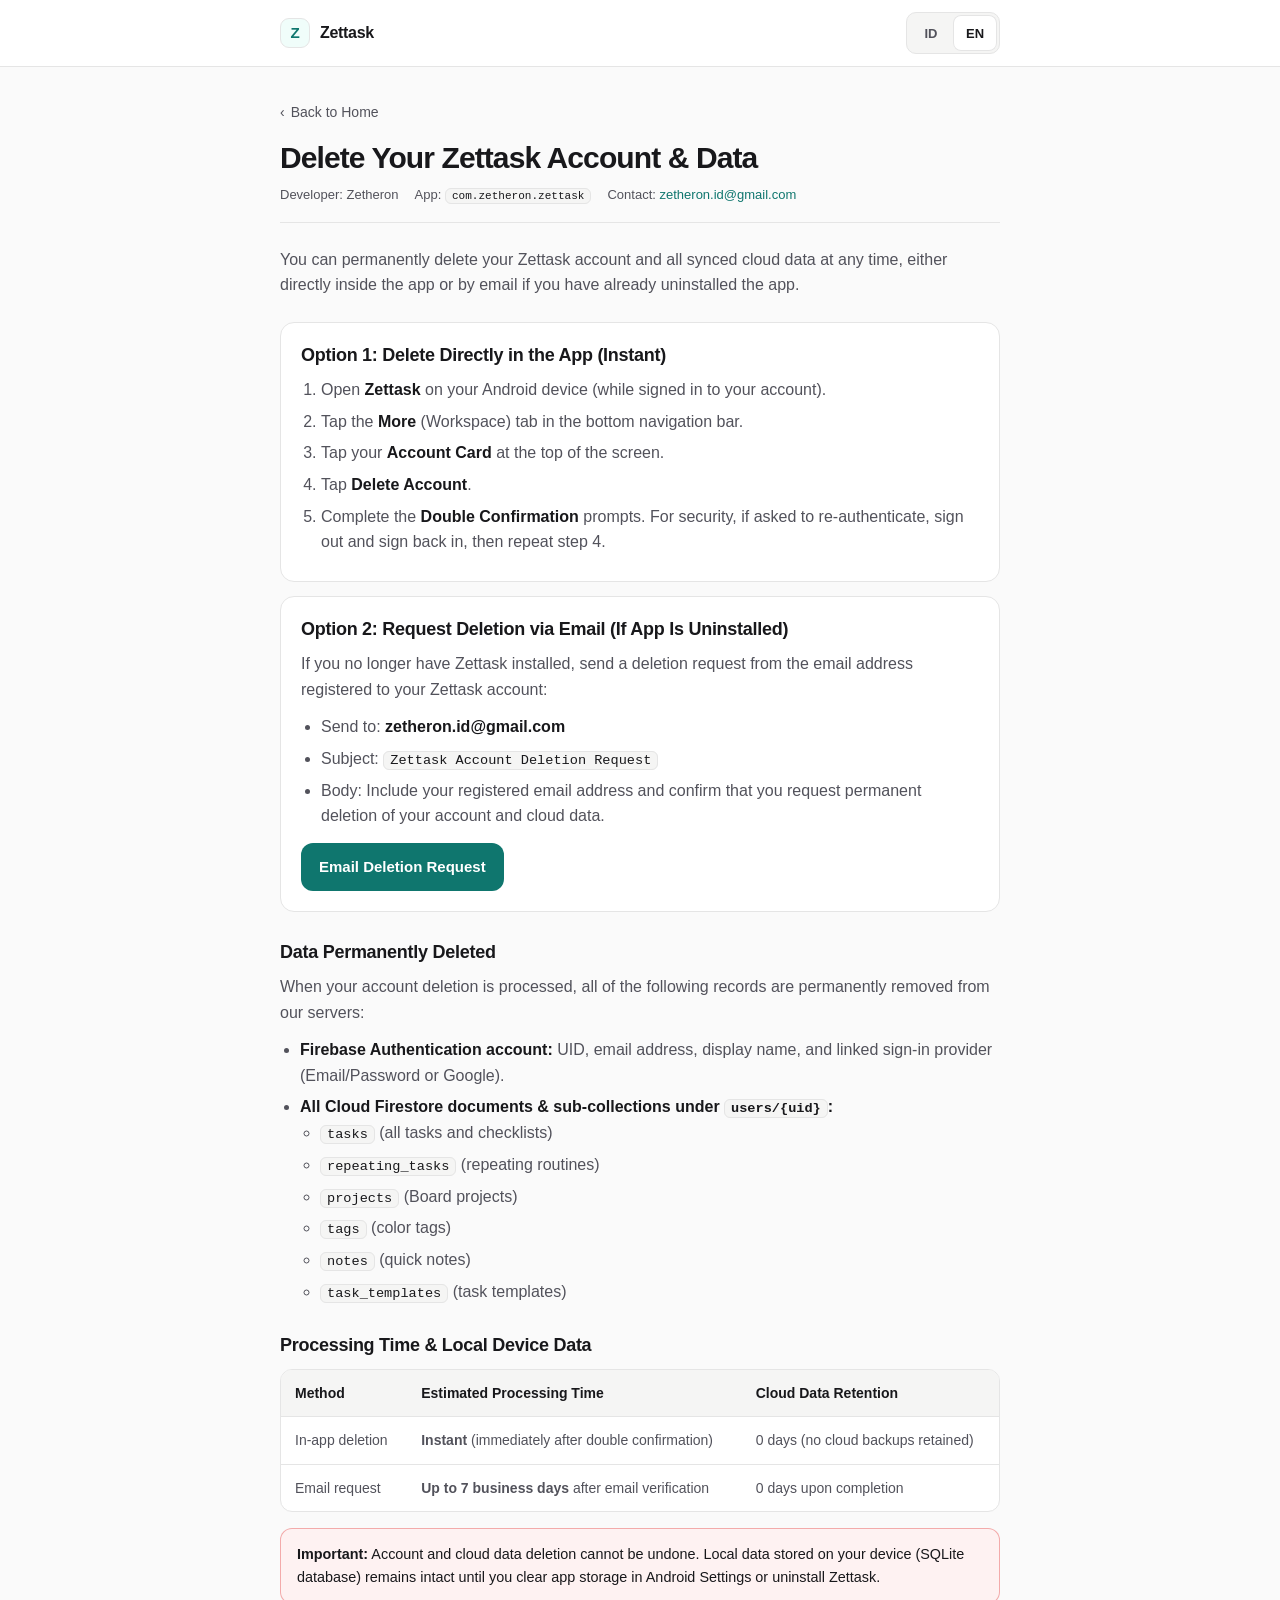
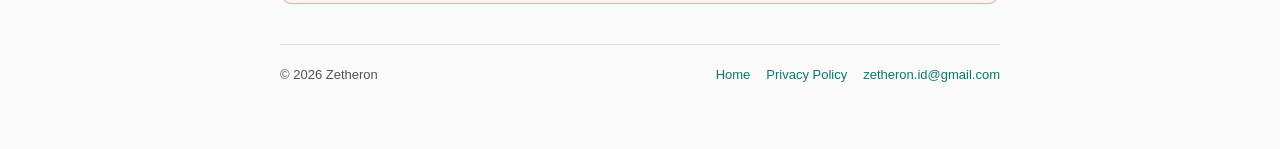
==== docs/delete-account.html @ 87b90f9f "Release v1.0 Zettask" ====
<!DOCTYPE html>
<html lang="id" data-active-lang="id">
<head>
  <meta charset="UTF-8" />
  <meta name="viewport" content="width=device-width, initial-scale=1.0" />
  <title>Hapus Akun &amp; Data — Zettask</title>
  <meta name="description" content="Official guide to permanently delete your Zettask account and all associated cloud data." />
  <link rel="stylesheet" href="./styles.css" />
</head>
<body>
  <header class="site-header">
    <div class="header-inner">
      <a class="brand" href="./index.html">
        <span class="brand-mark" aria-hidden="true">Z</span>
        <span>Zettask</span>
      </a>
      <div class="header-actions">
        <div class="lang-toggle" role="group" aria-label="Language">
          <button type="button" class="lang-btn" data-set-lang="id" aria-pressed="true">ID</button>
          <button type="button" class="lang-btn" data-set-lang="en" aria-pressed="false">EN</button>
        </div>
      </div>
    </div>
  </header>

  <main class="container">
    <a class="breadcrumb" href="./index.html">
      &lsaquo; <span data-lang="id">Kembali ke Beranda</span><span data-lang="en">Back to Home</span>
    </a>

    <!-- INDONESIAN -->
    <article data-lang="id">
      <h1>Hapus Akun &amp; Data Zettask</h1>
      <div class="meta-row">
        <span>Pengembang: Zetheron</span>
        <span>Aplikasi: <code>com.zetheron.zettask</code></span>
        <span>Kontak: <a href="mailto:zetheron.id@gmail.com">zetheron.id@gmail.com</a></span>
      </div>

      <p class="lead">
        Anda dapat menghapus akun Zettask beserta seluruh data cloud secara permanen kapan saja, baik langsung dari dalam aplikasi maupun melalui email jika aplikasi sudah dicopot.
      </p>

      <div class="card">
        <h2 style="margin-top: 0;">Opsi 1: Hapus Langsung dari Aplikasi (Instan)</h2>
        <ol style="margin-bottom: 0;">
          <li>Buka aplikasi <strong>Zettask</strong> di perangkat Android Anda (pastikan Anda dalam keadaan masuk ke akun).</li>
          <li>Ketuk tab <strong>More</strong> (Workspace) di bilah navigasi bawah.</li>
          <li>Ketuk <strong>Kartu Akun</strong> di bagian paling atas.</li>
          <li>Ketuk tombol <strong>Hapus Akun</strong>.</li>
          <li>Selesaikan <strong>Konfirmasi Ganda</strong> yang muncul di layar. Jika diminta demi keamanan, keluar lalu masuk kembali terlebih dahulu sebelum mengonfirmasi.</li>
        </ol>
      </div>

      <div class="card">
        <h2 style="margin-top: 0;">Opsi 2: Permintaan Hapus Akun via Email (Jika Aplikasi Sudah Dicopot)</h2>
        <p>
          Jika Anda tidak lagi memasang Zettask di perangkat Anda, kirim permintaan penghapusan akun dari alamat email yang terdaftar pada akun Zettask Anda:
        </p>
        <ul>
          <li>Kirim ke: <a href="mailto:zetheron.id@gmail.com?subject=Permintaan%20Hapus%20Akun%20Zettask"><strong>zetheron.id@gmail.com</strong></a></li>
          <li>Subjek: <code>Permintaan Hapus Akun Zettask</code></li>
          <li>Isi pesan: Cantumkan alamat email akun Zettask Anda dan nyatakan bahwa Anda meminta penghapusan akun serta seluruh data cloud secara permanen.</li>
        </ul>
        <a class="cta-button" href="mailto:zetheron.id@gmail.com?subject=Permintaan%20Hapus%20Akun%20Zettask">Kirim Email Permintaan Hapus Akun</a>
      </div>

      <h2>Data yang Dihapus Secara Permanen</h2>
      <p>Saat penghapusan akun diproses, seluruh data berikut dihapus secara permanen dari server kami:</p>
      <ul>
        <li><strong>Akun Firebase Authentication:</strong> UID, alamat email, nama tampilan, dan tautan metode login (Email/Password atau Google).</li>
        <li><strong>Seluruh dokumen &amp; sub-koleksi Cloud Firestore pada <code>users/{uid}</code>:</strong>
          <ul>
            <li><code>tasks</code> (seluruh tugas dan sub-tugas)</li>
            <li><code>repeating_tasks</code> (aturan tugas berulang)</li>
            <li><code>projects</code> (proyek di Board)</li>
            <li><code>tags</code> (tag warna)</li>
            <li><code>notes</code> (catatan cepat)</li>
            <li><code>task_templates</code> (template tugas)</li>
          </ul>
        </li>
      </ul>

      <h2>Estimasi Waktu Proses &amp; Data Lokal</h2>
      <div class="table-wrap">
        <table>
          <thead>
            <tr>
              <th>Metode</th>
              <th>Estimasi Waktu</th>
              <th>Retensi Data Cloud</th>
            </tr>
          </thead>
          <tbody>
            <tr>
              <td>Hapus di dalam aplikasi</td>
              <td><strong>Instan</strong> (segera setelah konfirmasi ganda)</td>
              <td>0 hari (tidak ada cadangan tersisa)</td>
            </tr>
            <tr>
              <td>Permintaan via email</td>
              <td><strong>Maksimal 7 hari kerja</strong> setelah verifikasi email</td>
              <td>0 hari setelah proses selesai</td>
            </tr>
          </tbody>
        </table>
      </div>

      <div class="notice notice-danger">
        <strong>Catatan Penting:</strong> Penghapusan akun dan data cloud tidak dapat dibatalkan. Data lokal di perangkat Anda (database SQLite) tetap aman hingga Anda menghapus data aplikasi di Pengaturan Android atau mencopot aplikasi Zettask.
      </div>
    </article>

    <!-- ENGLISH -->
    <article data-lang="en">
      <h1>Delete Your Zettask Account &amp; Data</h1>
      <div class="meta-row">
        <span>Developer: Zetheron</span>
        <span>App: <code>com.zetheron.zettask</code></span>
        <span>Contact: <a href="mailto:zetheron.id@gmail.com">zetheron.id@gmail.com</a></span>
      </div>

      <p class="lead">
        You can permanently delete your Zettask account and all synced cloud data at any time, either directly inside the app or by email if you have already uninstalled the app.
      </p>

      <div class="card">
        <h2 style="margin-top: 0;">Option 1: Delete Directly in the App (Instant)</h2>
        <ol style="margin-bottom: 0;">
          <li>Open <strong>Zettask</strong> on your Android device (while signed in to your account).</li>
          <li>Tap the <strong>More</strong> (Workspace) tab in the bottom navigation bar.</li>
          <li>Tap your <strong>Account Card</strong> at the top of the screen.</li>
          <li>Tap <strong>Delete Account</strong>.</li>
          <li>Complete the <strong>Double Confirmation</strong> prompts. For security, if asked to re-authenticate, sign out and sign back in, then repeat step 4.</li>
        </ol>
      </div>

      <div class="card">
        <h2 style="margin-top: 0;">Option 2: Request Deletion via Email (If App Is Uninstalled)</h2>
        <p>
          If you no longer have Zettask installed, send a deletion request from the email address registered to your Zettask account:
        </p>
        <ul>
          <li>Send to: <a href="mailto:zetheron.id@gmail.com?subject=Zettask%20Account%20Deletion%20Request"><strong>zetheron.id@gmail.com</strong></a></li>
          <li>Subject: <code>Zettask Account Deletion Request</code></li>
          <li>Body: Include your registered email address and confirm that you request permanent deletion of your account and cloud data.</li>
        </ul>
        <a class="cta-button" href="mailto:zetheron.id@gmail.com?subject=Zettask%20Account%20Deletion%20Request">Email Deletion Request</a>
      </div>

      <h2>Data Permanently Deleted</h2>
      <p>When your account deletion is processed, all of the following records are permanently removed from our servers:</p>
      <ul>
        <li><strong>Firebase Authentication account:</strong> UID, email address, display name, and linked sign-in provider (Email/Password or Google).</li>
        <li><strong>All Cloud Firestore documents &amp; sub-collections under <code>users/{uid}</code>:</strong>
          <ul>
            <li><code>tasks</code> (all tasks and checklists)</li>
            <li><code>repeating_tasks</code> (repeating routines)</li>
            <li><code>projects</code> (Board projects)</li>
            <li><code>tags</code> (color tags)</li>
            <li><code>notes</code> (quick notes)</li>
            <li><code>task_templates</code> (task templates)</li>
          </ul>
        </li>
      </ul>

      <h2>Processing Time &amp; Local Device Data</h2>
      <div class="table-wrap">
        <table>
          <thead>
            <tr>
              <th>Method</th>
              <th>Estimated Processing Time</th>
              <th>Cloud Data Retention</th>
            </tr>
          </thead>
          <tbody>
            <tr>
              <td>In-app deletion</td>
              <td><strong>Instant</strong> (immediately after double confirmation)</td>
              <td>0 days (no cloud backups retained)</td>
            </tr>
            <tr>
              <td>Email request</td>
              <td><strong>Up to 7 business days</strong> after email verification</td>
              <td>0 days upon completion</td>
            </tr>
          </tbody>
        </table>
      </div>

      <div class="notice notice-danger">
        <strong>Important:</strong> Account and cloud data deletion cannot be undone. Local data stored on your device (SQLite database) remains intact until you clear app storage in Android Settings or uninstall Zettask.
      </div>
    </article>

    <footer class="site-footer">
      <span>&copy; 2026 Zetheron</span>
      <div class="footer-links">
        <a href="./index.html"><span data-lang="id">Beranda</span><span data-lang="en">Home</span></a>
        <a href="./privacy-policy.html"><span data-lang="id">Kebijakan Privasi</span><span data-lang="en">Privacy Policy</span></a>
        <a href="mailto:zetheron.id@gmail.com">zetheron.id@gmail.com</a>
      </div>
    </footer>
  </main>

  <script>
    (function () {
      var params = new URLSearchParams(window.location.search);
      var fromQuery = params.get('lang');
      var saved = null;
      try { saved = localStorage.getItem('zettask_docs_lang'); } catch (_) {}
      var browserIsEn = (navigator.language || '').toLowerCase().startsWith('en');
      var initial = (fromQuery === 'en' || fromQuery === 'id')
        ? fromQuery
        : (saved === 'en' || saved === 'id' ? saved : (browserIsEn ? 'en' : 'id'));

      function applyLang(lang) {
        document.documentElement.setAttribute('data-active-lang', lang);
        document.documentElement.setAttribute('lang', lang);
        document.title = lang === 'en' ? 'Delete Account & Data — Zettask' : 'Hapus Akun & Data — Zettask';
        document.querySelectorAll('[data-set-lang]').forEach(function (btn) {
          btn.setAttribute('aria-pressed', btn.getAttribute('data-set-lang') === lang ? 'true' : 'false');
        });
        try { localStorage.setItem('zettask_docs_lang', lang); } catch (_) {}
      }

      document.querySelectorAll('[data-set-lang]').forEach(function (btn) {
        btn.addEventListener('click', function () {
          applyLang(btn.getAttribute('data-set-lang'));
        });
      });

      applyLang(initial);
    })();
  </script>
</body>
</html>
---- docs/styles.css ----
:root {
  --bg: #FAFAFA;
  --surface: #FFFFFF;
  --surface-muted: #F5F5F4;
  --border: #E5E5E5;
  --text: #18181B;
  --text-secondary: #52525B;
  --accent: #0F766E;
  --accent-soft: #F0FDFA;
  --danger: #DC2626;
  --danger-soft: #FEF2F2;
  --radius: 14px;
}

@media (prefers-color-scheme: dark) {
  :root {
    --bg: #0A0A0A;
    --surface: #121212;
    --surface-muted: #18181B;
    --border: #27272A;
    --text: #FAFAFA;
    --text-secondary: #A1A1AA;
    --accent: #2DD4BF;
    --accent-soft: #042F2E;
    --danger: #F87171;
    --danger-soft: #2A1215;
  }
}

* {
  box-sizing: border-box;
}

html {
  font-size: 16px;
  -webkit-font-smoothing: antialiased;
}

body {
  margin: 0;
  background-color: var(--bg);
  color: var(--text);
  font-family: -apple-system, BlinkMacSystemFont, "Segoe UI", Roboto, "Helvetica Neue", Arial, sans-serif;
  line-height: 1.6;
}

a {
  color: var(--accent);
  text-decoration: none;
}

a:hover {
  text-decoration: underline;
}

.site-header {
  border-bottom: 1px solid var(--border);
  background-color: var(--surface);
  position: sticky;
  top: 0;
  z-index: 10;
}

.header-inner {
  max-width: 760px;
  margin: 0 auto;
  padding: 12px 20px;
  display: flex;
  align-items: center;
  justify-content: space-between;
  gap: 12px;
}

.brand {
  display: inline-flex;
  align-items: center;
  gap: 10px;
  color: var(--text);
  font-weight: 700;
  font-size: 1rem;
  letter-spacing: -0.02em;
}

.brand:hover {
  text-decoration: none;
}

.brand-mark {
  width: 30px;
  height: 30px;
  border-radius: 9px;
  background-color: var(--accent-soft);
  border: 1px solid var(--border);
  display: inline-flex;
  align-items: center;
  justify-content: center;
  color: var(--accent);
  font-weight: 800;
  font-size: 0.95rem;
}

.header-actions {
  display: flex;
  align-items: center;
  gap: 8px;
}

.lang-toggle {
  display: inline-flex;
  background-color: var(--surface-muted);
  border: 1px solid var(--border);
  border-radius: 10px;
  padding: 2px;
}

.lang-btn {
  min-width: 44px;
  min-height: 36px;
  border: 0;
  background: transparent;
  color: var(--text-secondary);
  font-size: 0.8125rem;
  font-weight: 600;
  border-radius: 8px;
  cursor: pointer;
  padding: 0 10px;
  transition: background-color 140ms ease, color 140ms ease;
}

.lang-btn[aria-pressed="true"] {
  background-color: var(--surface);
  color: var(--text);
  box-shadow: inset 0 0 0 1px var(--border);
}

.container {
  max-width: 760px;
  margin: 0 auto;
  padding: 32px 20px 64px;
}

.breadcrumb {
  display: inline-flex;
  align-items: center;
  gap: 6px;
  font-size: 0.875rem;
  color: var(--text-secondary);
  margin-bottom: 16px;
}

h1 {
  margin: 0 0 8px;
  font-size: 1.875rem;
  line-height: 1.25;
  letter-spacing: -0.03em;
  font-weight: 700;
}

h2 {
  margin: 28px 0 10px;
  font-size: 1.125rem;
  line-height: 1.35;
  letter-spacing: -0.015em;
  font-weight: 700;
}

p {
  margin: 0 0 12px;
  color: var(--text-secondary);
}

.lead {
  font-size: 1rem;
  color: var(--text-secondary);
  margin-bottom: 24px;
}

.meta-row {
  display: flex;
  flex-wrap: wrap;
  gap: 8px 16px;
  font-size: 0.8125rem;
  color: var(--text-secondary);
  margin-bottom: 24px;
  padding-bottom: 16px;
  border-bottom: 1px solid var(--border);
}

.card {
  background-color: var(--surface);
  border: 1px solid var(--border);
  border-radius: var(--radius);
  padding: 20px;
  margin-bottom: 14px;
}

.card-link {
  display: flex;
  align-items: center;
  justify-content: space-between;
  gap: 16px;
  min-height: 68px;
  background-color: var(--surface);
  border: 1px solid var(--border);
  border-radius: var(--radius);
  padding: 16px 20px;
  margin-bottom: 12px;
  color: var(--text);
  transition: border-color 140ms ease, background-color 140ms ease;
}

.card-link:hover {
  text-decoration: none;
  border-color: var(--accent);
}

.card-link-title {
  font-weight: 700;
  font-size: 1rem;
  margin-bottom: 2px;
}

.card-link-desc {
  font-size: 0.875rem;
  color: var(--text-secondary);
}

.chevron {
  color: var(--text-secondary);
  font-size: 1.25rem;
  flex-shrink: 0;
}

.notice {
  background-color: var(--surface-muted);
  border: 1px solid var(--border);
  border-radius: 12px;
  padding: 14px 16px;
  margin: 16px 0;
  font-size: 0.9rem;
  color: var(--text);
}

.notice-danger {
  background-color: var(--danger-soft);
  border-color: color-mix(in srgb, var(--danger) 35%, transparent);
}

ul,
ol {
  margin: 0 0 14px;
  padding-left: 20px;
  color: var(--text-secondary);
}

li {
  margin-bottom: 6px;
}

li strong,
p strong {
  color: var(--text);
}

code {
  font-family: ui-monospace, SFMono-Regular, Menlo, Monaco, Consolas, monospace;
  font-size: 0.85em;
  background-color: var(--surface-muted);
  border: 1px solid var(--border);
  padding: 1px 6px;
  border-radius: 6px;
  color: var(--text);
}

.table-wrap {
  overflow-x: auto;
  margin: 12px 0 16px;
  border: 1px solid var(--border);
  border-radius: 12px;
  background-color: var(--surface);
}

table {
  width: 100%;
  border-collapse: collapse;
  font-size: 0.875rem;
}

th,
td {
  text-align: left;
  padding: 12px 14px;
  border-bottom: 1px solid var(--border);
  vertical-align: top;
}

tr:last-child td {
  border-bottom: 0;
}

th {
  background-color: var(--surface-muted);
  color: var(--text);
  font-weight: 600;
}

td {
  color: var(--text-secondary);
}

.cta-button {
  display: inline-flex;
  align-items: center;
  justify-content: center;
  min-height: 48px;
  padding: 0 18px;
  border-radius: 12px;
  background-color: var(--accent);
  color: #FFFFFF;
  font-weight: 600;
  font-size: 0.9375rem;
}

@media (prefers-color-scheme: dark) {
  .cta-button {
    color: #0A0A0A;
  }
}

.cta-button:hover {
  text-decoration: none;
  opacity: 0.92;
}

.site-footer {
  margin-top: 40px;
  padding-top: 20px;
  border-top: 1px solid var(--border);
  font-size: 0.8125rem;
  color: var(--text-secondary);
  display: flex;
  flex-wrap: wrap;
  justify-content: space-between;
  gap: 8px 16px;
}

.footer-links {
  display: flex;
  gap: 16px;
}

[data-lang] {
  display: none;
}

html[data-active-lang="id"] [data-lang="id"],
html[data-active-lang="en"] [data-lang="en"] {
  display: block;
}

html[data-active-lang="id"] span[data-lang="id"],
html[data-active-lang="en"] span[data-lang="en"],
html[data-active-lang="id"] a[data-lang="id"],
html[data-active-lang="en"] a[data-lang="en"] {
  display: inline;
}

@media (max-width: 520px) {
  h1 {
    font-size: 1.55rem;
  }

  .container {
    padding: 24px 16px 48px;
  }
}
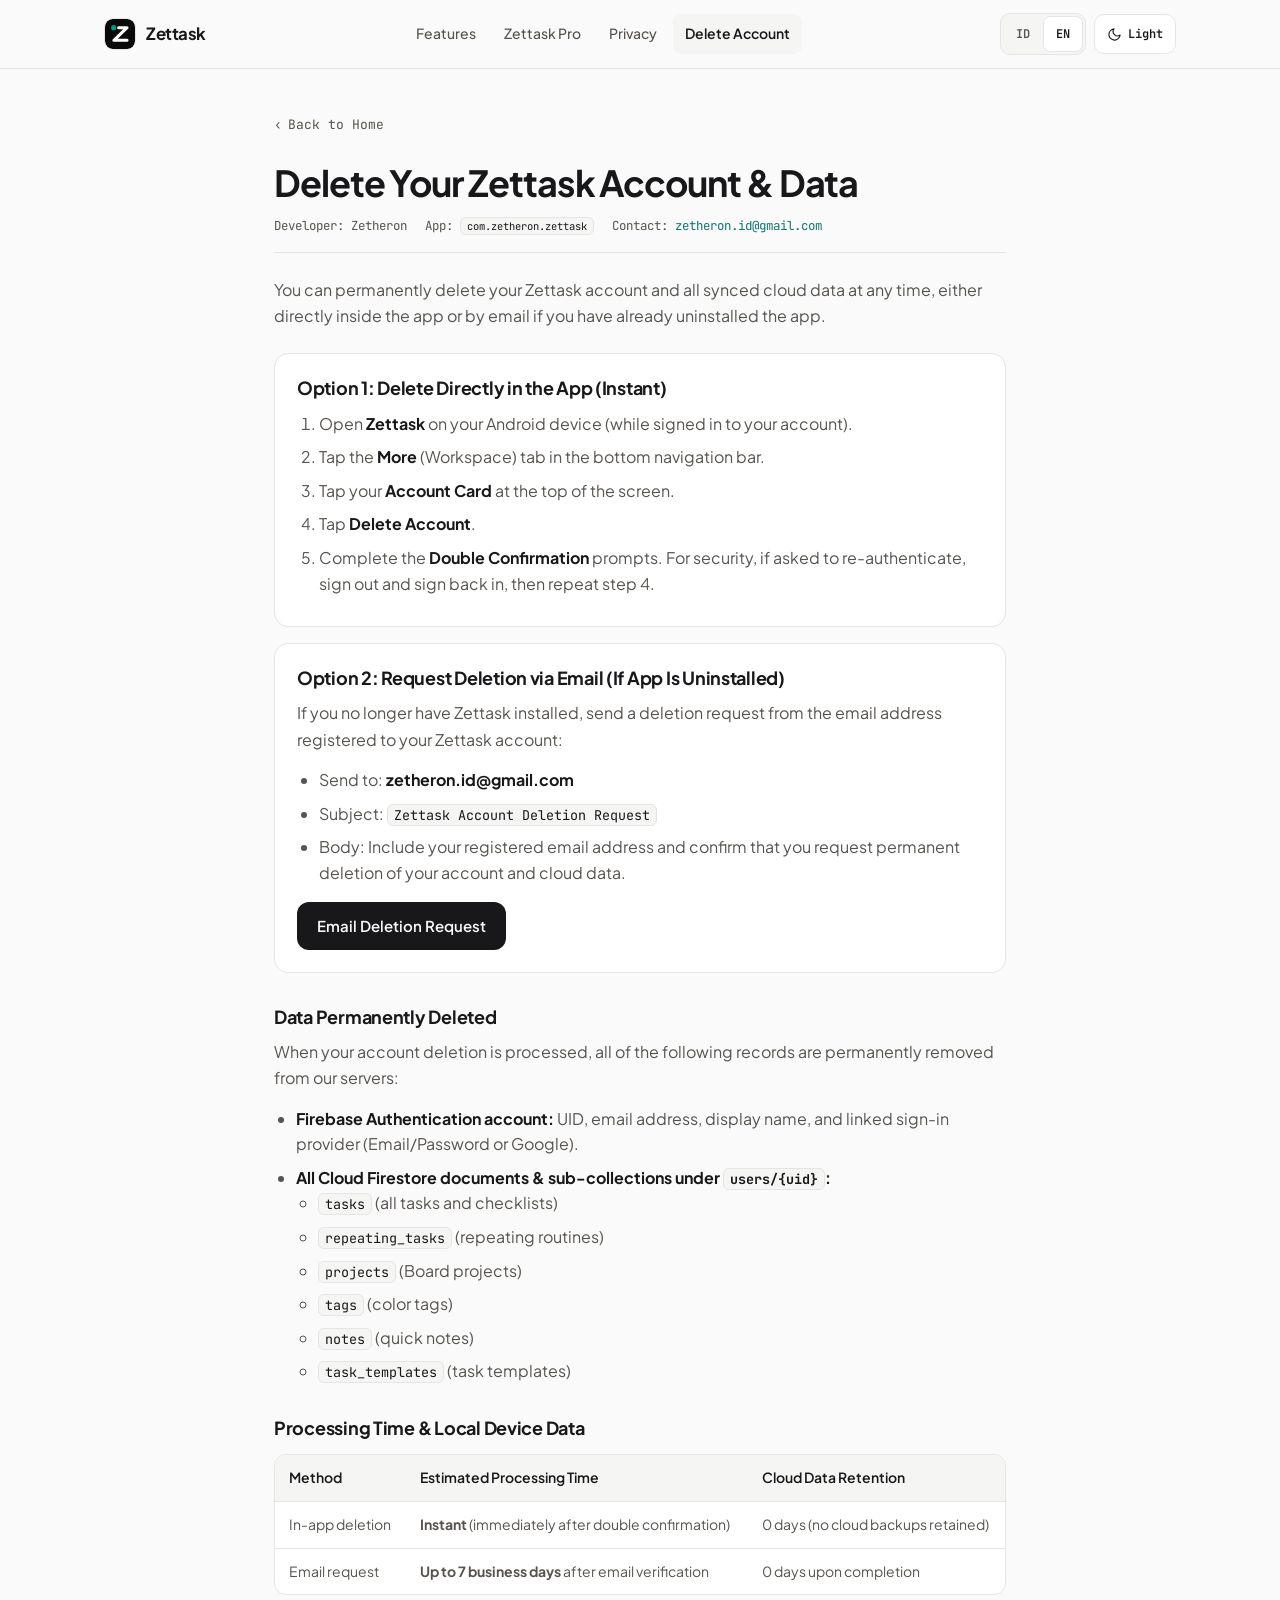
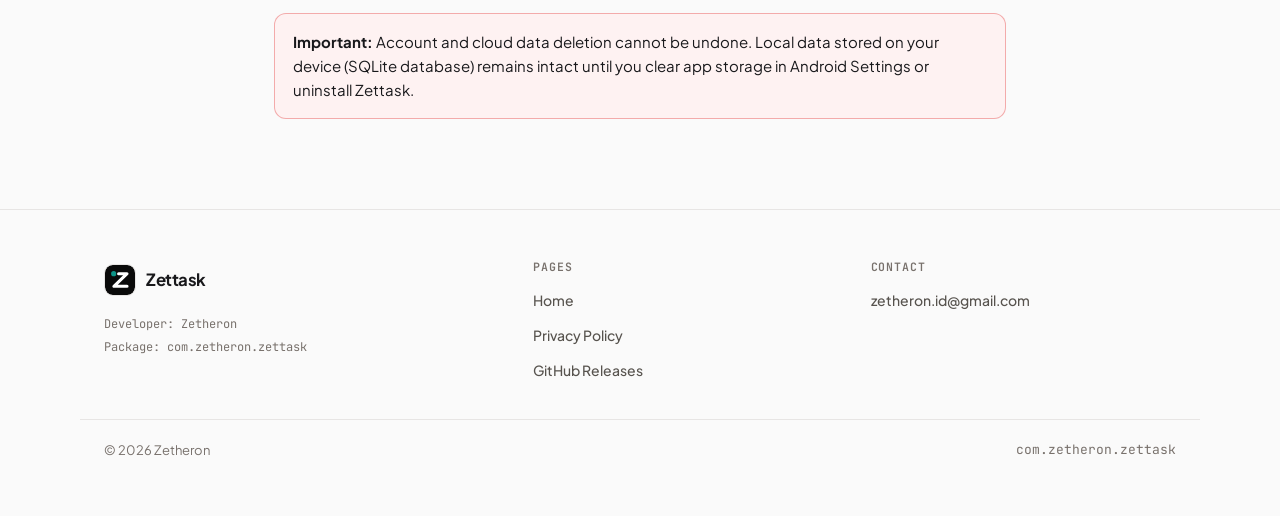
==== commit 54e8606a: "Docs: redesign Zettask GitHub Pages landing page" ====
--- a/docs/delete-account.html
+++ b/docs/delete-account.html
@@ -1,29 +1,77 @@
 <!DOCTYPE html>
-<html lang="id" data-active-lang="id">
+<html lang="id" data-active-lang="id" data-theme="light">
 <head>
   <meta charset="UTF-8" />
   <meta name="viewport" content="width=device-width, initial-scale=1.0" />
   <title>Hapus Akun &amp; Data — Zettask</title>
   <meta name="description" content="Official guide to permanently delete your Zettask account and all associated cloud data." />
+  <meta name="theme-color" content="#FAFAFA" />
+  <link rel="icon" type="image/svg+xml" href="data:image/svg+xml,%3Csvg xmlns='http://www.w3.org/2000/svg' viewBox='0 0 64 64'%3E%3Crect width='64' height='64' rx='16' fill='%230A0A0A'/%3E%3Ccircle cx='18.5' cy='18.5' r='5.5' fill='%230D9488'/%3E%3Cpath d='M29 18.5H47L19 45.5H47' stroke='%23FFFFFF' stroke-width='6.5' stroke-linecap='round' stroke-linejoin='round' fill='none'/%3E%3C/svg%3E" />
+  <link rel="preconnect" href="https://fonts.googleapis.com" />
+  <link rel="preconnect" href="https://fonts.gstatic.com" crossorigin />
+  <link href="https://fonts.googleapis.com/css2?family=JetBrains+Mono:wght@400;500;600&family=Plus+Jakarta+Sans:wght@400;500;600;700&display=swap" rel="stylesheet" />
+  <script>
+    (function () {
+      try {
+        var t = localStorage.getItem('zettask_docs_theme');
+        if (!t) t = window.matchMedia && window.matchMedia('(prefers-color-scheme: dark)').matches ? 'amoled' : 'light';
+        document.documentElement.setAttribute('data-theme', t === 'amoled' ? 'amoled' : 'light');
+      } catch (_) {}
+    })();
+  </script>
   <link rel="stylesheet" href="./styles.css" />
 </head>
-<body>
+<body
+  data-title-id="Hapus Akun &amp; Data — Zettask"
+  data-title-en="Delete Account &amp; Data — Zettask"
+>
   <header class="site-header">
     <div class="header-inner">
-      <a class="brand" href="./index.html">
-        <span class="brand-mark" aria-hidden="true">Z</span>
+      <a class="brand" href="./index.html" aria-label="Zettask Home">
+        <svg class="brand-logo" viewBox="0 0 64 64" fill="none" aria-hidden="true">
+          <rect width="64" height="64" rx="16" fill="#0A0A0A" />
+          <circle cx="18.5" cy="18.5" r="5.5" fill="#0D9488" />
+          <path d="M29 18.5H47L19 45.5H47" stroke="#FFFFFF" stroke-width="6.5" stroke-linecap="round" stroke-linejoin="round" />
+        </svg>
         <span>Zettask</span>
       </a>
-      <div class="header-actions">
+
+      <nav class="header-nav" aria-label="Primary navigation">
+        <a class="nav-link" href="./index.html#features">
+          <span data-lang="id">Fitur</span>
+          <span data-lang="en">Features</span>
+        </a>
+        <a class="nav-link" href="./index.html#pro">Zettask Pro</a>
+        <a class="nav-link" href="./privacy-policy.html">
+          <span data-lang="id">Privasi</span>
+          <span data-lang="en">Privacy</span>
+        </a>
+        <a class="nav-link" href="./delete-account.html" aria-current="page">
+          <span data-lang="id">Hapus Akun</span>
+          <span data-lang="en">Delete Account</span>
+        </a>
+      </nav>
+
+      <div class="header-controls">
         <div class="lang-toggle" role="group" aria-label="Language">
           <button type="button" class="lang-btn" data-set-lang="id" aria-pressed="true">ID</button>
           <button type="button" class="lang-btn" data-set-lang="en" aria-pressed="false">EN</button>
         </div>
+        <button type="button" class="theme-btn" data-theme-toggle aria-pressed="false" aria-label="Ganti ke tema AMOLED Pure Black">
+          <svg class="theme-icon theme-icon-moon" viewBox="0 0 24 24" fill="none" stroke="currentColor" stroke-width="1.8" stroke-linecap="round" stroke-linejoin="round" aria-hidden="true">
+            <path d="M21 12.79A9 9 0 1 1 11.21 3a7 7 0 0 0 9.79 9.79z" />
+          </svg>
+          <svg class="theme-icon theme-icon-sun" viewBox="0 0 24 24" fill="none" stroke="currentColor" stroke-width="1.8" stroke-linecap="round" stroke-linejoin="round" aria-hidden="true">
+            <circle cx="12" cy="12" r="4" />
+            <path d="M12 2v2M12 20v2M4.93 4.93l1.41 1.41M17.66 17.66l1.41 1.41M2 12h2M20 12h2M6.34 17.66l-1.41 1.41M19.07 4.93l-1.41 1.41" />
+          </svg>
+          <span class="theme-label">Light</span>
+        </button>
       </div>
     </div>
   </header>
 
-  <main class="container">
+  <main class="legal-container">
     <a class="breadcrumb" href="./index.html">
       &lsaquo; <span data-lang="id">Kembali ke Beranda</span><span data-lang="en">Back to Home</span>
     </a>
@@ -42,7 +90,7 @@
       </p>
 
       <div class="card">
-        <h2 style="margin-top: 0;">Opsi 1: Hapus Langsung dari Aplikasi (Instan)</h2>
+        <h2>Opsi 1: Hapus Langsung dari Aplikasi (Instan)</h2>
         <ol style="margin-bottom: 0;">
           <li>Buka aplikasi <strong>Zettask</strong> di perangkat Android Anda (pastikan Anda dalam keadaan masuk ke akun).</li>
           <li>Ketuk tab <strong>More</strong> (Workspace) di bilah navigasi bawah.</li>
@@ -53,7 +101,7 @@
       </div>
 
       <div class="card">
-        <h2 style="margin-top: 0;">Opsi 2: Permintaan Hapus Akun via Email (Jika Aplikasi Sudah Dicopot)</h2>
+        <h2>Opsi 2: Permintaan Hapus Akun via Email (Jika Aplikasi Sudah Dicopot)</h2>
         <p>
           Jika Anda tidak lagi memasang Zettask di perangkat Anda, kirim permintaan penghapusan akun dari alamat email yang terdaftar pada akun Zettask Anda:
         </p>
@@ -125,7 +173,7 @@
       </p>
 
       <div class="card">
-        <h2 style="margin-top: 0;">Option 1: Delete Directly in the App (Instant)</h2>
+        <h2>Option 1: Delete Directly in the App (Instant)</h2>
         <ol style="margin-bottom: 0;">
           <li>Open <strong>Zettask</strong> on your Android device (while signed in to your account).</li>
           <li>Tap the <strong>More</strong> (Workspace) tab in the bottom navigation bar.</li>
@@ -136,7 +184,7 @@
       </div>
 
       <div class="card">
-        <h2 style="margin-top: 0;">Option 2: Request Deletion via Email (If App Is Uninstalled)</h2>
+        <h2>Option 2: Request Deletion via Email (If App Is Uninstalled)</h2>
         <p>
           If you no longer have Zettask installed, send a deletion request from the email address registered to your Zettask account:
         </p>
@@ -193,46 +241,54 @@
         <strong>Important:</strong> Account and cloud data deletion cannot be undone. Local data stored on your device (SQLite database) remains intact until you clear app storage in Android Settings or uninstall Zettask.
       </div>
     </article>
-
-    <footer class="site-footer">
+  </main>
+
+  <footer class="site-footer">
+    <div class="footer-grid">
+      <div>
+        <a class="brand" href="./index.html">
+          <svg class="brand-logo" viewBox="0 0 64 64" fill="none" aria-hidden="true">
+            <rect width="64" height="64" rx="16" fill="#0A0A0A" />
+            <circle cx="18.5" cy="18.5" r="5.5" fill="#0D9488" />
+            <path d="M29 18.5H47L19 45.5H47" stroke="#FFFFFF" stroke-width="6.5" stroke-linecap="round" stroke-linejoin="round" />
+          </svg>
+          <span>Zettask</span>
+        </a>
+        <div class="footer-meta" style="margin-top: 12px;">
+          <span>Developer: Zetheron</span>
+          <span>Package: com.zetheron.zettask</span>
+        </div>
+      </div>
+
+      <div>
+        <h3 class="footer-col-title">
+          <span data-lang="id">Halaman</span>
+          <span data-lang="en">Pages</span>
+        </h3>
+        <ul class="footer-list">
+          <li><a href="./index.html"><span data-lang="id">Beranda</span><span data-lang="en">Home</span></a></li>
+          <li><a href="./privacy-policy.html"><span data-lang="id">Kebijakan Privasi</span><span data-lang="en">Privacy Policy</span></a></li>
+          <li><a href="https://github.com/Zetheron/Zettask/releases/latest" target="_blank" rel="noopener noreferrer">GitHub Releases</a></li>
+        </ul>
+      </div>
+
+      <div>
+        <h3 class="footer-col-title">
+          <span data-lang="id">Kontak</span>
+          <span data-lang="en">Contact</span>
+        </h3>
+        <ul class="footer-list">
+          <li><a href="mailto:zetheron.id@gmail.com">zetheron.id@gmail.com</a></li>
+        </ul>
+      </div>
+    </div>
+
+    <div class="footer-bottom">
       <span>&copy; 2026 Zetheron</span>
-      <div class="footer-links">
-        <a href="./index.html"><span data-lang="id">Beranda</span><span data-lang="en">Home</span></a>
-        <a href="./privacy-policy.html"><span data-lang="id">Kebijakan Privasi</span><span data-lang="en">Privacy Policy</span></a>
-        <a href="mailto:zetheron.id@gmail.com">zetheron.id@gmail.com</a>
-      </div>
-    </footer>
-  </main>
-
-  <script>
-    (function () {
-      var params = new URLSearchParams(window.location.search);
-      var fromQuery = params.get('lang');
-      var saved = null;
-      try { saved = localStorage.getItem('zettask_docs_lang'); } catch (_) {}
-      var browserIsEn = (navigator.language || '').toLowerCase().startsWith('en');
-      var initial = (fromQuery === 'en' || fromQuery === 'id')
-        ? fromQuery
-        : (saved === 'en' || saved === 'id' ? saved : (browserIsEn ? 'en' : 'id'));
-
-      function applyLang(lang) {
-        document.documentElement.setAttribute('data-active-lang', lang);
-        document.documentElement.setAttribute('lang', lang);
-        document.title = lang === 'en' ? 'Delete Account & Data — Zettask' : 'Hapus Akun & Data — Zettask';
-        document.querySelectorAll('[data-set-lang]').forEach(function (btn) {
-          btn.setAttribute('aria-pressed', btn.getAttribute('data-set-lang') === lang ? 'true' : 'false');
-        });
-        try { localStorage.setItem('zettask_docs_lang', lang); } catch (_) {}
-      }
-
-      document.querySelectorAll('[data-set-lang]').forEach(function (btn) {
-        btn.addEventListener('click', function () {
-          applyLang(btn.getAttribute('data-set-lang'));
-        });
-      });
-
-      applyLang(initial);
-    })();
-  </script>
+      <span class="mono">com.zetheron.zettask</span>
+    </div>
+  </footer>
+
+  <script src="./script.js" defer></script>
 </body>
 </html>
--- a/docs/styles.css
+++ b/docs/styles.css
@@ -2,73 +2,229 @@
   --bg: #FAFAFA;
   --surface: #FFFFFF;
   --surface-muted: #F5F5F4;
-  --border: #E5E5E5;
+  --surface-subtle: #EEEDEC;
+  --border: #E7E5E4;
+  --border-strong: #D6D3D1;
   --text: #18181B;
-  --text-secondary: #52525B;
-  --accent: #0F766E;
-  --accent-soft: #F0FDFA;
+  --text-secondary: #57534E;
+  --text-muted: #78716C;
+  --accent: #18181B;
+  --accent-fg: #FAFAFA;
+  --accent-soft: #F4F4F5;
+  --link: #0F766E;
+  --brand-dot: #0D9488;
   --danger: #DC2626;
   --danger-soft: #FEF2F2;
+  --grid-line: rgba(24, 24, 27, 0.045);
+  --header-bg: rgba(250, 250, 250, 0.88);
+  --phone-bezel: #18181B;
+  --phone-bezel-border: #27272A;
+  --radius-sm: 8px;
   --radius: 14px;
-}
-
-@media (prefers-color-scheme: dark) {
-  :root {
-    --bg: #0A0A0A;
-    --surface: #121212;
-    --surface-muted: #18181B;
-    --border: #27272A;
-    --text: #FAFAFA;
-    --text-secondary: #A1A1AA;
-    --accent: #2DD4BF;
-    --accent-soft: #042F2E;
-    --danger: #F87171;
-    --danger-soft: #2A1215;
-  }
-}
-
-* {
+  --radius-lg: 20px;
+  --font-sans: "Plus Jakarta Sans", -apple-system, BlinkMacSystemFont, "Segoe UI", Roboto, "Helvetica Neue", Arial, sans-serif;
+  --font-mono: "JetBrains Mono", ui-monospace, SFMono-Regular, Menlo, Monaco, Consolas, monospace;
+}
+
+html[data-theme="amoled"] {
+  --bg: #000000;
+  --surface: #0A0A0A;
+  --surface-muted: #141414;
+  --surface-subtle: #1A1A1A;
+  --border: #1E1E1E;
+  --border-strong: #2E2E2E;
+  --text: #FAFAFA;
+  --text-secondary: #A3A3A3;
+  --text-muted: #737373;
+  --accent: #FAFAFA;
+  --accent-fg: #000000;
+  --accent-soft: #18181B;
+  --link: #2DD4BF;
+  --brand-dot: #2DD4BF;
+  --danger: #F87171;
+  --danger-soft: #220C0E;
+  --grid-line: rgba(255, 255, 255, 0.045);
+  --header-bg: rgba(0, 0, 0, 0.88);
+  --phone-bezel: #0D0D0D;
+  --phone-bezel-border: #262626;
+}
+
+/* Mockup accent tokens (exact match to ProAccentColor in app_theme.dart) */
+.phone-demo[data-mockup-accent="monochrome"] {
+  --m-accent: #18181B;
+  --m-on-accent: #FAFAFA;
+  --m-accent-soft: #E4E4E7;
+  --m-on-accent-soft: #18181B;
+}
+
+html[data-theme="amoled"] .phone-demo[data-mockup-accent="monochrome"] {
+  --m-accent: #FAFAFA;
+  --m-on-accent: #0A0A0A;
+  --m-accent-soft: #27272A;
+  --m-on-accent-soft: #FAFAFA;
+}
+
+.phone-demo[data-mockup-accent="sage"] {
+  --m-accent: #2F6B4F;
+  --m-on-accent: #FFFFFF;
+  --m-accent-soft: #E2F2E9;
+  --m-on-accent-soft: #143526;
+}
+
+html[data-theme="amoled"] .phone-demo[data-mockup-accent="sage"] {
+  --m-accent: #76C89F;
+  --m-on-accent: #072417;
+  --m-accent-soft: #163829;
+  --m-on-accent-soft: #D9F3E6;
+}
+
+.phone-demo[data-mockup-accent="indigo"] {
+  --m-accent: #3B5BDB;
+  --m-on-accent: #FFFFFF;
+  --m-accent-soft: #E0E7FF;
+  --m-on-accent-soft: #1B2A6B;
+}
+
+html[data-theme="amoled"] .phone-demo[data-mockup-accent="indigo"] {
+  --m-accent: #93B4FF;
+  --m-on-accent: #0D1B4C;
+  --m-accent-soft: #1D2C5E;
+  --m-on-accent-soft: #E0EAFF;
+}
+
+.phone-demo[data-mockup-accent="terracotta"] {
+  --m-accent: #B5471D;
+  --m-on-accent: #FFFFFF;
+  --m-accent-soft: #FDECE4;
+  --m-on-accent-soft: #5A1E0A;
+}
+
+html[data-theme="amoled"] .phone-demo[data-mockup-accent="terracotta"] {
+  --m-accent: #F4976C;
+  --m-on-accent: #361004;
+  --m-accent-soft: #52210E;
+  --m-on-accent-soft: #FDECE4;
+}
+
+.phone-demo[data-mockup-accent="amber"] {
+  --m-accent: #9A5B00;
+  --m-on-accent: #FFFFFF;
+  --m-accent-soft: #FEF3C7;
+  --m-on-accent-soft: #4D2B00;
+}
+
+html[data-theme="amoled"] .phone-demo[data-mockup-accent="amber"] {
+  --m-accent: #FBBF24;
+  --m-on-accent: #2E1900;
+  --m-accent-soft: #4A2D05;
+  --m-on-accent-soft: #FEF3C7;
+}
+
+*,
+*::before,
+*::after {
   box-sizing: border-box;
 }
 
 html {
   font-size: 16px;
+  scroll-behavior: smooth;
   -webkit-font-smoothing: antialiased;
+  -moz-osx-font-smoothing: grayscale;
+  overflow-x: clip;
 }
 
 body {
   margin: 0;
   background-color: var(--bg);
   color: var(--text);
-  font-family: -apple-system, BlinkMacSystemFont, "Segoe UI", Roboto, "Helvetica Neue", Arial, sans-serif;
-  line-height: 1.6;
+  font-family: var(--font-sans);
+  line-height: 1.55;
+  overflow-x: clip;
+  transition: background-color 180ms ease, color 180ms ease;
+}
+
+img,
+svg {
+  display: block;
 }
 
 a {
-  color: var(--accent);
+  color: var(--link);
   text-decoration: none;
 }
 
 a:hover {
   text-decoration: underline;
-}
-
+  text-underline-offset: 3px;
+}
+
+:focus-visible {
+  outline: 2px solid var(--text);
+  outline-offset: 2px;
+}
+
+button,
+input {
+  font-family: inherit;
+}
+
+.mono {
+  font-family: var(--font-mono);
+  font-variant-numeric: tabular-nums;
+}
+
+.sr-only {
+  position: absolute;
+  width: 1px;
+  height: 1px;
+  padding: 0;
+  margin: -1px;
+  overflow: hidden;
+  clip: rect(0, 0, 0, 0);
+  white-space: nowrap;
+  border: 0;
+}
+
+.skip-link {
+  position: absolute;
+  left: 16px;
+  top: -100px;
+  z-index: 100;
+  background-color: var(--accent);
+  color: var(--accent-fg);
+  padding: 10px 16px;
+  border-radius: var(--radius-sm);
+  font-weight: 600;
+  font-size: 0.875rem;
+}
+
+.skip-link:focus {
+  top: 12px;
+  text-decoration: none;
+}
+
+/* =========================
+   Sticky Header
+   ========================= */
 .site-header {
-  border-bottom: 1px solid var(--border);
-  background-color: var(--surface);
   position: sticky;
   top: 0;
-  z-index: 10;
+  z-index: 50;
+  border-bottom: 1px solid var(--border);
+  background-color: var(--header-bg);
+  backdrop-filter: blur(12px);
+  -webkit-backdrop-filter: blur(12px);
 }
 
 .header-inner {
-  max-width: 760px;
+  max-width: 1120px;
   margin: 0 auto;
-  padding: 12px 20px;
+  padding: 12px 24px;
   display: flex;
   align-items: center;
   justify-content: space-between;
-  gap: 12px;
+  gap: 16px;
 }
 
 .brand {
@@ -77,36 +233,64 @@
   gap: 10px;
   color: var(--text);
   font-weight: 700;
-  font-size: 1rem;
-  letter-spacing: -0.02em;
+  font-size: 1.05rem;
+  letter-spacing: -0.025em;
+  flex-shrink: 0;
+  min-height: 44px;
 }
 
 .brand:hover {
   text-decoration: none;
 }
 
-.brand-mark {
-  width: 30px;
-  height: 30px;
+.brand-logo {
+  width: 32px;
+  height: 32px;
   border-radius: 9px;
-  background-color: var(--accent-soft);
-  border: 1px solid var(--border);
+  border: 1px solid var(--border);
+  flex-shrink: 0;
+}
+
+.header-nav {
+  display: flex;
+  align-items: center;
+  gap: 4px;
+}
+
+.nav-link {
   display: inline-flex;
   align-items: center;
-  justify-content: center;
-  color: var(--accent);
-  font-weight: 800;
-  font-size: 0.95rem;
-}
-
-.header-actions {
+  min-height: 40px;
+  padding: 0 12px;
+  border-radius: var(--radius-sm);
+  color: var(--text-secondary);
+  font-size: 0.875rem;
+  font-weight: 500;
+  transition: color 150ms ease, background-color 150ms ease;
+}
+
+.nav-link:hover {
+  color: var(--text);
+  background-color: var(--surface-muted);
+  text-decoration: none;
+}
+
+.nav-link[aria-current="page"] {
+  color: var(--text);
+  font-weight: 600;
+  background-color: var(--surface-muted);
+}
+
+.header-controls {
   display: flex;
   align-items: center;
   gap: 8px;
+  flex-shrink: 0;
 }
 
 .lang-toggle {
   display: inline-flex;
+  align-items: center;
   background-color: var(--surface-muted);
   border: 1px solid var(--border);
   border-radius: 10px;
@@ -114,62 +298,1255 @@
 }
 
 .lang-btn {
-  min-width: 44px;
+  min-width: 40px;
   min-height: 36px;
   border: 0;
   background: transparent;
   color: var(--text-secondary);
-  font-size: 0.8125rem;
+  font-family: var(--font-mono);
+  font-size: 0.75rem;
   font-weight: 600;
-  border-radius: 8px;
+  letter-spacing: 0.02em;
+  border-radius: 7px;
   cursor: pointer;
   padding: 0 10px;
   transition: background-color 140ms ease, color 140ms ease;
 }
 
+.lang-btn:hover {
+  color: var(--text);
+}
+
 .lang-btn[aria-pressed="true"] {
   background-color: var(--surface);
   color: var(--text);
   box-shadow: inset 0 0 0 1px var(--border);
 }
 
-.container {
-  max-width: 760px;
+.theme-btn {
+  display: inline-flex;
+  align-items: center;
+  justify-content: center;
+  gap: 6px;
+  min-height: 40px;
+  min-width: 40px;
+  padding: 0 12px;
+  border-radius: 10px;
+  border: 1px solid var(--border);
+  background-color: var(--surface);
+  color: var(--text);
+  font-family: var(--font-mono);
+  font-size: 0.75rem;
+  font-weight: 600;
+  cursor: pointer;
+  transition: border-color 140ms ease, background-color 140ms ease;
+}
+
+.theme-btn:hover {
+  border-color: var(--border-strong);
+  background-color: var(--surface-muted);
+}
+
+.theme-icon {
+  width: 15px;
+  height: 15px;
+  flex-shrink: 0;
+}
+
+.theme-icon-sun {
+  display: none;
+}
+
+html[data-theme="amoled"] .theme-icon-sun {
+  display: block;
+}
+
+html[data-theme="amoled"] .theme-icon-moon {
+  display: none;
+}
+
+/* =========================
+   Layout Containers
+   ========================= */
+.page-wrap {
+  max-width: 1120px;
   margin: 0 auto;
-  padding: 32px 20px 64px;
+  padding: 0 24px;
+}
+
+.section {
+  padding: 88px 0;
+  border-top: 1px solid var(--border);
+}
+
+.section-header {
+  max-width: 640px;
+  margin-bottom: 44px;
+}
+
+.kicker {
+  display: inline-flex;
+  align-items: center;
+  gap: 8px;
+  font-family: var(--font-mono);
+  font-size: 0.75rem;
+  font-weight: 500;
+  letter-spacing: 0.08em;
+  text-transform: uppercase;
+  color: var(--text-muted);
+  margin-bottom: 14px;
+}
+
+.kicker-dot {
+  width: 6px;
+  height: 6px;
+  border-radius: 50%;
+  background-color: var(--brand-dot);
+  flex-shrink: 0;
+}
+
+.section-title {
+  margin: 0 0 12px;
+  font-size: clamp(1.75rem, 3vw, 2.375rem);
+  line-height: 1.15;
+  letter-spacing: -0.03em;
+  font-weight: 700;
+  color: var(--text);
+}
+
+.section-subtitle {
+  margin: 0;
+  font-size: 1rem;
+  line-height: 1.55;
+  color: var(--text-secondary);
+}
+
+/* =========================
+   Hero Section
+   ========================= */
+.hero-band {
+  position: relative;
+  background-image:
+    linear-gradient(to right, var(--grid-line) 1px, transparent 1px),
+    linear-gradient(to bottom, var(--grid-line) 1px, transparent 1px);
+  background-size: 40px 40px;
+  background-position: top center;
+}
+
+.hero-band::after {
+  content: "";
+  position: absolute;
+  inset: 0;
+  pointer-events: none;
+  background: linear-gradient(to bottom,
+      transparent 62%,
+      var(--bg) 100%);
+}
+
+.hero-grid {
+  position: relative;
+  z-index: 1;
+  display: grid;
+  grid-template-columns: minmax(0, 1.12fr) minmax(0, 0.88fr);
+  gap: 56px;
+  align-items: center;
+  padding: 68px 0 84px;
+}
+
+.hero-copy {
+  min-width: 0;
+}
+
+.hero-title {
+  margin: 0 0 20px;
+  font-size: clamp(2.25rem, 4.6vw, 3.5rem);
+  line-height: 1.07;
+  letter-spacing: -0.04em;
+  font-weight: 700;
+  color: var(--text);
+}
+
+.hero-lead {
+  margin: 0 0 32px;
+  max-width: 520px;
+  font-size: 1.0625rem;
+  line-height: 1.6;
+  color: var(--text-secondary);
+}
+
+.hero-actions {
+  display: flex;
+  flex-wrap: wrap;
+  gap: 12px;
+  margin-bottom: 40px;
+}
+
+.btn {
+  display: inline-flex;
+  align-items: center;
+  justify-content: center;
+  gap: 9px;
+  min-height: 50px;
+  padding: 0 22px;
+  border-radius: 12px;
+  font-size: 0.9375rem;
+  font-weight: 600;
+  letter-spacing: -0.01em;
+  border: 1px solid transparent;
+  cursor: pointer;
+  transition: background-color 150ms ease, border-color 150ms ease, color 150ms ease, transform 150ms ease;
+}
+
+.btn:hover {
+  text-decoration: none;
+}
+
+.btn:active {
+  transform: translateY(1px);
+}
+
+.btn-primary {
+  background-color: var(--accent);
+  color: var(--accent-fg);
+  border-color: var(--accent);
+}
+
+.btn-primary:hover {
+  opacity: 0.9;
+}
+
+.btn-secondary {
+  background-color: var(--surface);
+  color: var(--text);
+  border-color: var(--border-strong);
+}
+
+.btn-secondary:hover {
+  background-color: var(--surface-muted);
+  border-color: var(--text-muted);
+}
+
+.hero-specs {
+  display: grid;
+  grid-template-columns: repeat(3, minmax(0, 1fr));
+  border-top: 1px solid var(--border);
+  padding-top: 24px;
+  gap: 20px;
+  max-width: 520px;
+}
+
+.spec-value {
+  font-family: var(--font-mono);
+  font-variant-numeric: tabular-nums;
+  font-size: 1.125rem;
+  font-weight: 600;
+  color: var(--text);
+  margin-bottom: 4px;
+}
+
+.spec-label {
+  font-size: 0.8125rem;
+  color: var(--text-secondary);
+  line-height: 1.35;
+}
+
+/* =========================
+   Interactive Phone Mockup
+   ========================= */
+.phone-demo {
+  display: flex;
+  flex-direction: column;
+  align-items: center;
+  min-width: 0;
+}
+
+.phone-frame {
+  width: 100%;
+  max-width: 348px;
+  border-radius: 36px;
+  padding: 10px;
+  background-color: var(--phone-bezel);
+  border: 1px solid var(--phone-bezel-border);
+}
+
+.phone-screen {
+  position: relative;
+  border-radius: 27px;
+  background-color: var(--bg);
+  border: 1px solid var(--border);
+  overflow: hidden;
+  display: flex;
+  flex-direction: column;
+  min-height: 530px;
+}
+
+.phone-statusbar {
+  display: flex;
+  align-items: center;
+  justify-content: space-between;
+  padding: 12px 18px 8px;
+  font-family: var(--font-mono);
+  font-variant-numeric: tabular-nums;
+  font-size: 0.7rem;
+  font-weight: 600;
+  color: var(--text-secondary);
+}
+
+.phone-camera {
+  width: 10px;
+  height: 10px;
+  border-radius: 50%;
+  background-color: var(--phone-bezel);
+  border: 1px solid var(--border-strong);
+}
+
+.phone-status-icons {
+  display: inline-flex;
+  align-items: center;
+  gap: 6px;
+}
+
+.phone-app-header {
+  padding: 6px 18px 12px;
+  display: flex;
+  align-items: flex-end;
+  justify-content: space-between;
+  gap: 12px;
+}
+
+.phone-date-eyebrow {
+  font-family: var(--font-mono);
+  font-size: 0.6875rem;
+  text-transform: uppercase;
+  letter-spacing: 0.06em;
+  color: var(--text-muted);
+  margin-bottom: 2px;
+}
+
+.phone-day-title {
+  font-size: 1.25rem;
+  font-weight: 700;
+  letter-spacing: -0.025em;
+  color: var(--text);
+  line-height: 1.15;
+}
+
+.phone-progress-pill {
+  font-family: var(--font-mono);
+  font-variant-numeric: tabular-nums;
+  font-size: 0.72rem;
+  font-weight: 600;
+  padding: 4px 9px;
+  border-radius: 8px;
+  background-color: var(--m-accent-soft);
+  color: var(--m-on-accent-soft);
+  transition: background-color 180ms ease, color 180ms ease;
+}
+
+.phone-progress-track {
+  height: 2px;
+  margin: 0 18px 12px;
+  background-color: var(--border);
+  border-radius: 99px;
+  overflow: hidden;
+}
+
+.phone-progress-fill {
+  height: 100%;
+  width: 40%;
+  background-color: var(--m-accent);
+  transition: width 220ms cubic-bezier(0.22, 1, 0.36, 1), background-color 180ms ease;
+}
+
+.phone-date-strip {
+  display: grid;
+  grid-template-columns: repeat(5, 1fr);
+  gap: 6px;
+  padding: 0 16px 14px;
+  border-bottom: 1px solid var(--border);
+}
+
+.date-chip {
+  display: flex;
+  flex-direction: column;
+  align-items: center;
+  justify-content: center;
+  padding: 7px 4px;
+  border-radius: 10px;
+  border: 1px solid transparent;
+  background-color: transparent;
+}
+
+.date-chip-day {
+  font-family: var(--font-mono);
+  font-size: 0.625rem;
+  color: var(--text-muted);
+  text-transform: uppercase;
+  margin-bottom: 2px;
+}
+
+.date-chip-num {
+  font-family: var(--font-mono);
+  font-variant-numeric: tabular-nums;
+  font-size: 0.8125rem;
+  font-weight: 600;
+  color: var(--text);
+}
+
+.date-chip.is-today {
+  background-color: var(--m-accent);
+  transition: background-color 180ms ease;
+}
+
+.date-chip.is-today .date-chip-day,
+.date-chip.is-today .date-chip-num {
+  color: var(--m-on-accent);
+}
+
+.phone-timeline {
+  list-style: none;
+  margin: 0;
+  padding: 12px 14px 72px;
+  display: flex;
+  flex-direction: column;
+  gap: 8px;
+  flex: 1;
+}
+
+.mock-task-btn {
+  width: 100%;
+  min-height: 54px;
+  display: flex;
+  align-items: center;
+  gap: 11px;
+  padding: 10px 12px;
+  border-radius: 12px;
+  border: 1px solid var(--border);
+  background-color: var(--surface);
+  color: var(--text);
+  text-align: left;
+  cursor: pointer;
+  transition: border-color 150ms ease, background-color 150ms ease;
+}
+
+.mock-task-btn:hover {
+  border-color: var(--border-strong);
+  background-color: var(--surface-muted);
+}
+
+.mock-checkbox {
+  width: 20px;
+  height: 20px;
+  border-radius: 6px;
+  border: 1.5px solid var(--text-muted);
+  background-color: transparent;
+  display: inline-flex;
+  align-items: center;
+  justify-content: center;
+  flex-shrink: 0;
+  transition: background-color 160ms ease, border-color 160ms ease;
+}
+
+.mock-checkbox svg {
+  width: 13px;
+  height: 13px;
+  opacity: 0;
+  transform: scale(0.75);
+  transition: opacity 150ms ease, transform 150ms ease;
+  color: var(--m-on-accent);
+}
+
+.mock-task-btn[aria-checked="true"] .mock-checkbox {
+  background-color: var(--m-accent);
+  border-color: var(--m-accent);
+}
+
+.mock-task-btn[aria-checked="true"] .mock-checkbox svg {
+  opacity: 1;
+  transform: scale(1);
+}
+
+.mock-task-body {
+  min-width: 0;
+  flex: 1;
+}
+
+.mock-task-title {
+  display: block;
+  font-size: 0.84rem;
+  font-weight: 600;
+  line-height: 1.3;
+  color: var(--text);
+  white-space: nowrap;
+  overflow: hidden;
+  text-overflow: ellipsis;
+  transition: color 150ms ease;
+}
+
+.mock-task-btn[aria-checked="true"] .mock-task-title {
+  text-decoration: line-through;
+  color: var(--text-muted);
+}
+
+.mock-task-meta {
+  display: flex;
+  align-items: center;
+  gap: 8px;
+  margin-top: 3px;
+  font-family: var(--font-mono);
+  font-variant-numeric: tabular-nums;
+  font-size: 0.6875rem;
+  color: var(--text-muted);
+}
+
+.mock-tag {
+  display: inline-flex;
+  align-items: center;
+  gap: 4px;
+}
+
+.mock-tag-dot {
+  width: 5px;
+  height: 5px;
+  border-radius: 50%;
+  background-color: var(--m-accent);
+  transition: background-color 180ms ease;
+}
+
+.mock-quick-add {
+  position: absolute;
+  left: 12px;
+  right: 12px;
+  bottom: 12px;
+  display: flex;
+  gap: 6px;
+  padding: 6px;
+  border-radius: 14px;
+  background-color: var(--surface);
+  border: 1px solid var(--border-strong);
+  z-index: 3;
+}
+
+.mock-quick-add[hidden] {
+  display: none;
+}
+
+.mock-quick-input {
+  flex: 1;
+  min-width: 0;
+  height: 36px;
+  border: 0;
+  background: transparent;
+  color: var(--text);
+  font-size: 0.8125rem;
+  padding: 0 8px;
+}
+
+.mock-quick-input:focus {
+  outline: none;
+}
+
+.mock-quick-submit {
+  height: 36px;
+  padding: 0 12px;
+  border-radius: 9px;
+  border: 0;
+  background-color: var(--m-accent);
+  color: var(--m-on-accent);
+  font-size: 0.75rem;
+  font-weight: 700;
+  cursor: pointer;
+}
+
+.phone-fab {
+  position: absolute;
+  right: 14px;
+  bottom: 14px;
+  width: 48px;
+  height: 48px;
+  border-radius: 15px;
+  border: 0;
+  background-color: var(--m-accent);
+  color: var(--m-on-accent);
+  display: inline-flex;
+  align-items: center;
+  justify-content: center;
+  cursor: pointer;
+  transition: background-color 180ms ease, color 180ms ease, transform 150ms ease;
+  z-index: 2;
+}
+
+.phone-fab:hover {
+  transform: scale(1.04);
+}
+
+.phone-fab:active {
+  transform: scale(0.97);
+}
+
+/* Accent Switcher beneath Phone */
+.accent-dock {
+  width: 100%;
+  max-width: 348px;
+  margin-top: 16px;
+  padding: 10px 14px;
+  border-radius: 14px;
+  border: 1px solid var(--border);
+  background-color: var(--surface);
+  display: flex;
+  align-items: center;
+  justify-content: space-between;
+  gap: 12px;
+}
+
+.accent-dock-info {
+  display: flex;
+  flex-direction: column;
+  gap: 2px;
+  min-width: 0;
+}
+
+.accent-dock-label {
+  font-family: var(--font-mono);
+  font-size: 0.65rem;
+  letter-spacing: 0.08em;
+  text-transform: uppercase;
+  color: var(--text-muted);
+}
+
+.accent-dock-name {
+  font-size: 0.8125rem;
+  font-weight: 600;
+  color: var(--text);
+}
+
+.accent-swatches {
+  display: inline-flex;
+  align-items: center;
+  gap: 2px;
+}
+
+.swatch-btn {
+  width: 38px;
+  height: 38px;
+  padding: 0;
+  border: 0;
+  background: transparent;
+  border-radius: 50%;
+  display: inline-flex;
+  align-items: center;
+  justify-content: center;
+  cursor: pointer;
+  position: relative;
+}
+
+.swatch-dot {
+  width: 20px;
+  height: 20px;
+  border-radius: 50%;
+  border: 1px solid rgba(128, 128, 128, 0.35);
+  transition: transform 150ms ease, box-shadow 150ms ease;
+}
+
+.swatch-btn:hover .swatch-dot {
+  transform: scale(1.12);
+}
+
+.swatch-btn[aria-pressed="true"] .swatch-dot {
+  box-shadow: 0 0 0 2px var(--surface), 0 0 0 4px var(--text);
+}
+
+.swatch-dot[data-swatch="monochrome"] {
+  background-color: #18181B;
+}
+
+html[data-theme="amoled"] .swatch-dot[data-swatch="monochrome"] {
+  background-color: #FAFAFA;
+}
+
+.swatch-dot[data-swatch="sage"] {
+  background-color: #2F6B4F;
+}
+
+html[data-theme="amoled"] .swatch-dot[data-swatch="sage"] {
+  background-color: #76C89F;
+}
+
+.swatch-dot[data-swatch="indigo"] {
+  background-color: #3B5BDB;
+}
+
+html[data-theme="amoled"] .swatch-dot[data-swatch="indigo"] {
+  background-color: #93B4FF;
+}
+
+.swatch-dot[data-swatch="terracotta"] {
+  background-color: #B5471D;
+}
+
+html[data-theme="amoled"] .swatch-dot[data-swatch="terracotta"] {
+  background-color: #F4976C;
+}
+
+.swatch-dot[data-swatch="amber"] {
+  background-color: #9A5B00;
+}
+
+html[data-theme="amoled"] .swatch-dot[data-swatch="amber"] {
+  background-color: #FBBF24;
+}
+
+.demo-hint {
+  margin-top: 10px;
+  font-family: var(--font-mono);
+  font-size: 0.72rem;
+  color: var(--text-muted);
+  text-align: center;
+}
+
+/* =========================
+   Bento Grid (6 Cards)
+   ========================= */
+.bento-grid {
+  display: grid;
+  grid-template-columns: repeat(12, minmax(0, 1fr));
+  gap: 16px;
+}
+
+.bento-card {
+  background-color: var(--surface);
+  border: 1px solid var(--border);
+  border-radius: var(--radius-lg);
+  padding: 28px;
+  display: flex;
+  flex-direction: column;
+  justify-content: space-between;
+  gap: 20px;
+  min-width: 0;
+  transition: border-color 180ms ease;
+}
+
+.bento-card:hover {
+  border-color: var(--border-strong);
+}
+
+.bento-span-7 {
+  grid-column: span 7;
+}
+
+.bento-span-6 {
+  grid-column: span 6;
+}
+
+.bento-span-5 {
+  grid-column: span 5;
+}
+
+.bento-top {
+  display: flex;
+  align-items: center;
+  justify-content: space-between;
+  gap: 12px;
+  margin-bottom: 14px;
+}
+
+.bento-icon {
+  width: 38px;
+  height: 38px;
+  border-radius: 10px;
+  border: 1px solid var(--border);
+  background-color: var(--surface-muted);
+  color: var(--text);
+  display: inline-flex;
+  align-items: center;
+  justify-content: center;
+  flex-shrink: 0;
+}
+
+.bento-index {
+  font-family: var(--font-mono);
+  font-size: 0.72rem;
+  color: var(--text-muted);
+}
+
+.bento-title {
+  margin: 0 0 8px;
+  font-size: 1.125rem;
+  line-height: 1.3;
+  letter-spacing: -0.02em;
+  font-weight: 700;
+  color: var(--text);
+}
+
+.bento-desc {
+  margin: 0;
+  font-size: 0.9375rem;
+  line-height: 1.55;
+  color: var(--text-secondary);
+}
+
+/* Bento micro-diagrams (pure CSS/HTML, crisp Swiss precision) */
+.bento-visual {
+  padding-top: 16px;
+  border-top: 1px solid var(--border);
+}
+
+.mini-timeline {
+  display: flex;
+  flex-direction: column;
+  gap: 8px;
+}
+
+.mini-timeline-row {
+  display: flex;
+  align-items: center;
+  gap: 12px;
+  padding: 8px 10px;
+  border-radius: 10px;
+  background-color: var(--surface-muted);
+  border: 1px solid var(--border);
+  font-size: 0.8125rem;
+}
+
+.mini-time {
+  font-family: var(--font-mono);
+  font-size: 0.75rem;
+  font-weight: 600;
+  color: var(--text);
+  min-width: 44px;
+}
+
+.mini-task-name {
+  color: var(--text-secondary);
+  white-space: nowrap;
+  overflow: hidden;
+  text-overflow: ellipsis;
+  flex: 1;
+}
+
+.mini-alarm-tag {
+  font-family: var(--font-mono);
+  font-size: 0.6875rem;
+  color: var(--text-muted);
+  border: 1px solid var(--border);
+  background-color: var(--surface);
+  padding: 2px 7px;
+  border-radius: 6px;
+  flex-shrink: 0;
+}
+
+.mini-sqlite-strip {
+  display: flex;
+  flex-wrap: wrap;
+  gap: 8px;
+}
+
+.mini-pill {
+  font-family: var(--font-mono);
+  font-size: 0.72rem;
+  color: var(--text-secondary);
+  background-color: var(--surface-muted);
+  border: 1px solid var(--border);
+  padding: 5px 10px;
+  border-radius: 8px;
+}
+
+.mini-palette-row {
+  display: flex;
+  align-items: center;
+  justify-content: space-between;
+  gap: 10px;
+  flex-wrap: wrap;
+}
+
+.mini-amoled-chip {
+  display: inline-flex;
+  align-items: center;
+  gap: 8px;
+  padding: 6px 10px;
+  border-radius: 8px;
+  background-color: #000000;
+  color: #FAFAFA;
+  border: 1px solid #262626;
+  font-family: var(--font-mono);
+  font-size: 0.72rem;
+  font-weight: 600;
+}
+
+.mini-amoled-dot {
+  width: 8px;
+  height: 8px;
+  border-radius: 50%;
+  background-color: #2DD4BF;
+}
+
+.mini-swatch-strip {
+  display: inline-flex;
+  align-items: center;
+  gap: 6px;
+}
+
+.mini-swatch {
+  width: 18px;
+  height: 18px;
+  border-radius: 50%;
+  border: 1px solid rgba(128, 128, 128, 0.3);
+}
+
+.mini-widget-box {
+  border-radius: 14px;
+  border: 1px solid var(--border-strong);
+  background-color: var(--bg);
+  padding: 12px 14px;
+  display: flex;
+  flex-direction: column;
+  gap: 8px;
+}
+
+.mini-widget-head {
+  display: flex;
+  align-items: center;
+  justify-content: space-between;
+  font-family: var(--font-mono);
+  font-size: 0.72rem;
+  color: var(--text-muted);
+}
+
+.mini-widget-lines {
+  display: grid;
+  grid-template-columns: repeat(2, minmax(0, 1fr));
+  gap: 8px;
+}
+
+.mini-widget-item {
+  display: flex;
+  align-items: center;
+  gap: 8px;
+  font-size: 0.8rem;
+  color: var(--text);
+  padding: 7px 9px;
+  border-radius: 8px;
+  background-color: var(--surface);
+  border: 1px solid var(--border);
+}
+
+.mini-check {
+  width: 13px;
+  height: 13px;
+  border-radius: 4px;
+  border: 1.5px solid var(--text-muted);
+  flex-shrink: 0;
+}
+
+.mini-check.is-done {
+  background-color: var(--text);
+  border-color: var(--text);
+}
+
+.mini-bars {
+  display: grid;
+  grid-template-columns: repeat(7, 1fr);
+  align-items: end;
+  gap: 8px;
+  height: 58px;
+  padding-top: 6px;
+}
+
+.mini-bar-col {
+  display: flex;
+  flex-direction: column;
+  align-items: center;
+  gap: 6px;
+  height: 100%;
+  justify-content: flex-end;
+}
+
+.mini-bar {
+  width: 100%;
+  border-radius: 5px;
+  background-color: var(--surface-subtle);
+  border: 1px solid var(--border);
+}
+
+.mini-bar.is-peak {
+  background-color: var(--text);
+  border-color: var(--text);
+}
+
+.mini-bar-day {
+  font-family: var(--font-mono);
+  font-size: 0.625rem;
+  color: var(--text-muted);
+}
+
+/* =========================
+   Pricing / Free vs Pro
+   ========================= */
+.compare-grid {
+  display: grid;
+  grid-template-columns: repeat(2, minmax(0, 1fr));
+  gap: 20px;
+  align-items: stretch;
+}
+
+.plan-card {
+  background-color: var(--surface);
+  border: 1px solid var(--border);
+  border-radius: var(--radius-lg);
+  padding: 32px;
+  display: flex;
+  flex-direction: column;
+  min-width: 0;
+}
+
+.plan-card.is-pro {
+  border-color: var(--text);
+}
+
+.plan-head {
+  display: flex;
+  align-items: flex-start;
+  justify-content: space-between;
+  gap: 12px;
+  padding-bottom: 22px;
+  margin-bottom: 22px;
+  border-bottom: 1px solid var(--border);
+}
+
+.plan-name {
+  margin: 0 0 6px;
+  font-size: 1.375rem;
+  font-weight: 700;
+  letter-spacing: -0.025em;
+  color: var(--text);
+}
+
+.plan-tagline {
+  margin: 0;
+  font-size: 0.9rem;
+  color: var(--text-secondary);
+}
+
+.plan-badge {
+  font-family: var(--font-mono);
+  font-size: 0.72rem;
+  font-weight: 600;
+  padding: 5px 10px;
+  border-radius: 8px;
+  border: 1px solid var(--border);
+  background-color: var(--surface-muted);
+  color: var(--text);
+  flex-shrink: 0;
+}
+
+.plan-card.is-pro .plan-badge {
+  background-color: var(--accent);
+  color: var(--accent-fg);
+  border-color: var(--accent);
+}
+
+.plan-list {
+  list-style: none;
+  margin: 0;
+  padding: 0;
+  display: flex;
+  flex-direction: column;
+  gap: 13px;
+  flex: 1;
+}
+
+.plan-list li {
+  display: flex;
+  align-items: flex-start;
+  gap: 10px;
+  margin: 0;
+  font-size: 0.9375rem;
+  line-height: 1.45;
+  color: var(--text-secondary);
+}
+
+.plan-check {
+  width: 18px;
+  height: 18px;
+  margin-top: 2px;
+  color: var(--text);
+  flex-shrink: 0;
+}
+
+.guarantee-box {
+  margin-top: 20px;
+  padding: 22px 26px;
+  border-radius: var(--radius-lg);
+  border: 1px solid var(--border);
+  background-color: var(--surface-muted);
+  display: flex;
+  align-items: flex-start;
+  gap: 16px;
+}
+
+.guarantee-icon {
+  width: 36px;
+  height: 36px;
+  border-radius: 10px;
+  border: 1px solid var(--border);
+  background-color: var(--surface);
+  color: var(--text);
+  display: inline-flex;
+  align-items: center;
+  justify-content: center;
+  flex-shrink: 0;
+}
+
+.guarantee-label {
+  font-family: var(--font-mono);
+  font-size: 0.72rem;
+  font-weight: 600;
+  letter-spacing: 0.06em;
+  text-transform: uppercase;
+  color: var(--text);
+  margin-bottom: 4px;
+}
+
+.guarantee-text {
+  margin: 0;
+  font-size: 0.9375rem;
+  line-height: 1.55;
+  color: var(--text-secondary);
+}
+
+/* =========================
+   Footer (Play Store Compliant)
+   ========================= */
+.site-footer {
+  border-top: 1px solid var(--border);
+  padding: 48px 0 56px;
+  background-color: var(--bg);
+}
+
+.footer-grid {
+  max-width: 1120px;
+  margin: 0 auto;
+  padding: 0 24px;
+  display: grid;
+  grid-template-columns: minmax(0, 1.3fr) minmax(0, 1fr) minmax(0, 1fr);
+  gap: 32px;
+}
+
+.footer-brand-desc {
+  margin: 12px 0 14px;
+  max-width: 340px;
+  font-size: 0.875rem;
+  color: var(--text-secondary);
+  line-height: 1.55;
+}
+
+.footer-meta {
+  font-family: var(--font-mono);
+  font-size: 0.75rem;
+  color: var(--text-muted);
+  display: flex;
+  flex-direction: column;
+  gap: 4px;
+}
+
+.footer-col-title {
+  margin: 0 0 12px;
+  font-family: var(--font-mono);
+  font-size: 0.72rem;
+  font-weight: 600;
+  letter-spacing: 0.08em;
+  text-transform: uppercase;
+  color: var(--text-muted);
+}
+
+.footer-list {
+  list-style: none;
+  margin: 0;
+  padding: 0;
+  display: flex;
+  flex-direction: column;
+  gap: 10px;
+}
+
+.footer-list li {
+  margin: 0;
+}
+
+.footer-list a {
+  color: var(--text-secondary);
+  font-size: 0.875rem;
+  font-weight: 500;
+}
+
+.footer-list a:hover {
+  color: var(--text);
+}
+
+.footer-bottom {
+  max-width: 1120px;
+  margin: 36px auto 0;
+  padding: 20px 24px 0;
+  border-top: 1px solid var(--border);
+  display: flex;
+  flex-wrap: wrap;
+  align-items: center;
+  justify-content: space-between;
+  gap: 10px 20px;
+  font-size: 0.8125rem;
+  color: var(--text-muted);
+}
+
+/* =========================
+   Legal Document Pages
+   (privacy-policy.html & delete-account.html)
+   ========================= */
+.legal-container {
+  max-width: 780px;
+  margin: 0 auto;
+  padding: 36px 24px 72px;
 }
 
 .breadcrumb {
   display: inline-flex;
   align-items: center;
   gap: 6px;
-  font-size: 0.875rem;
+  min-height: 40px;
+  font-family: var(--font-mono);
+  font-size: 0.8125rem;
   color: var(--text-secondary);
   margin-bottom: 16px;
 }
 
-h1 {
-  margin: 0 0 8px;
-  font-size: 1.875rem;
-  line-height: 1.25;
+.breadcrumb:hover {
+  color: var(--text);
+  text-decoration: none;
+}
+
+.legal-container h1 {
+  margin: 0 0 12px;
+  font-size: clamp(1.75rem, 3.5vw, 2.25rem);
+  line-height: 1.2;
   letter-spacing: -0.03em;
   font-weight: 700;
-}
-
-h2 {
-  margin: 28px 0 10px;
+  color: var(--text);
+}
+
+.legal-container h2 {
+  margin: 32px 0 10px;
   font-size: 1.125rem;
   line-height: 1.35;
   letter-spacing: -0.015em;
   font-weight: 700;
-}
-
-p {
-  margin: 0 0 12px;
-  color: var(--text-secondary);
-}
-
-.lead {
+  color: var(--text);
+}
+
+.legal-container p {
+  margin: 0 0 14px;
+  color: var(--text-secondary);
+  line-height: 1.65;
+}
+
+.legal-container .lead {
   font-size: 1rem;
   color: var(--text-secondary);
   margin-bottom: 24px;
@@ -178,8 +1555,9 @@
 .meta-row {
   display: flex;
   flex-wrap: wrap;
-  gap: 8px 16px;
-  font-size: 0.8125rem;
+  gap: 8px 18px;
+  font-family: var(--font-mono);
+  font-size: 0.78rem;
   color: var(--text-secondary);
   margin-bottom: 24px;
   padding-bottom: 16px;
@@ -190,55 +1568,23 @@
   background-color: var(--surface);
   border: 1px solid var(--border);
   border-radius: var(--radius);
-  padding: 20px;
-  margin-bottom: 14px;
-}
-
-.card-link {
-  display: flex;
-  align-items: center;
-  justify-content: space-between;
-  gap: 16px;
-  min-height: 68px;
-  background-color: var(--surface);
-  border: 1px solid var(--border);
-  border-radius: var(--radius);
-  padding: 16px 20px;
-  margin-bottom: 12px;
-  color: var(--text);
-  transition: border-color 140ms ease, background-color 140ms ease;
-}
-
-.card-link:hover {
-  text-decoration: none;
-  border-color: var(--accent);
-}
-
-.card-link-title {
-  font-weight: 700;
-  font-size: 1rem;
-  margin-bottom: 2px;
-}
-
-.card-link-desc {
-  font-size: 0.875rem;
-  color: var(--text-secondary);
-}
-
-.chevron {
-  color: var(--text-secondary);
-  font-size: 1.25rem;
-  flex-shrink: 0;
+  padding: 22px;
+  margin-bottom: 16px;
+}
+
+.card h2 {
+  margin-top: 0;
 }
 
 .notice {
   background-color: var(--surface-muted);
   border: 1px solid var(--border);
   border-radius: 12px;
-  padding: 14px 16px;
-  margin: 16px 0;
-  font-size: 0.9rem;
-  color: var(--text);
+  padding: 16px 18px;
+  margin: 18px 0;
+  font-size: 0.9375rem;
+  color: var(--text);
+  line-height: 1.6;
 }
 
 .notice-danger {
@@ -246,25 +1592,26 @@
   border-color: color-mix(in srgb, var(--danger) 35%, transparent);
 }
 
-ul,
-ol {
-  margin: 0 0 14px;
-  padding-left: 20px;
-  color: var(--text-secondary);
-}
-
-li {
-  margin-bottom: 6px;
-}
-
-li strong,
-p strong {
+.legal-container ul,
+.legal-container ol {
+  margin: 0 0 16px;
+  padding-left: 22px;
+  color: var(--text-secondary);
+}
+
+.legal-container li {
+  margin-bottom: 8px;
+  line-height: 1.6;
+}
+
+.legal-container li strong,
+.legal-container p strong {
   color: var(--text);
 }
 
 code {
-  font-family: ui-monospace, SFMono-Regular, Menlo, Monaco, Consolas, monospace;
-  font-size: 0.85em;
+  font-family: var(--font-mono);
+  font-size: 0.84em;
   background-color: var(--surface-muted);
   border: 1px solid var(--border);
   padding: 1px 6px;
@@ -274,7 +1621,7 @@
 
 .table-wrap {
   overflow-x: auto;
-  margin: 12px 0 16px;
+  margin: 14px 0 18px;
   border: 1px solid var(--border);
   border-radius: 12px;
   background-color: var(--surface);
@@ -313,42 +1660,23 @@
   align-items: center;
   justify-content: center;
   min-height: 48px;
-  padding: 0 18px;
+  padding: 0 20px;
   border-radius: 12px;
   background-color: var(--accent);
-  color: #FFFFFF;
+  color: var(--accent-fg);
   font-weight: 600;
   font-size: 0.9375rem;
-}
-
-@media (prefers-color-scheme: dark) {
-  .cta-button {
-    color: #0A0A0A;
-  }
+  transition: opacity 140ms ease;
 }
 
 .cta-button:hover {
   text-decoration: none;
-  opacity: 0.92;
-}
-
-.site-footer {
-  margin-top: 40px;
-  padding-top: 20px;
-  border-top: 1px solid var(--border);
-  font-size: 0.8125rem;
-  color: var(--text-secondary);
-  display: flex;
-  flex-wrap: wrap;
-  justify-content: space-between;
-  gap: 8px 16px;
-}
-
-.footer-links {
-  display: flex;
-  gap: 16px;
-}
-
+  opacity: 0.9;
+}
+
+/* =========================
+   Language Visibility Rules
+   ========================= */
 [data-lang] {
   display: none;
 }
@@ -365,12 +1693,174 @@
   display: inline;
 }
 
-@media (max-width: 520px) {
-  h1 {
-    font-size: 1.55rem;
-  }
-
-  .container {
-    padding: 24px 16px 48px;
-  }
-}
+/* =========================
+   Scroll Reveal Animation
+   ========================= */
+html.js-reveal-ready [data-reveal] {
+  opacity: 0;
+  transform: translateY(16px);
+  transition: opacity 420ms cubic-bezier(0.22, 1, 0.36, 1),
+    transform 420ms cubic-bezier(0.22, 1, 0.36, 1);
+}
+
+html.js-reveal-ready [data-reveal].is-visible {
+  opacity: 1;
+  transform: translateY(0);
+}
+
+@media (prefers-reduced-motion: reduce) {
+  html {
+    scroll-behavior: auto;
+  }
+
+  *,
+  *::before,
+  *::after {
+    transition-duration: 0.01ms !important;
+    animation-duration: 0.01ms !important;
+  }
+
+  html.js-reveal-ready [data-reveal] {
+    opacity: 1;
+    transform: none;
+  }
+}
+
+/* =========================
+   Responsive Breakpoints
+   ========================= */
+@media (max-width: 960px) {
+  .hero-grid {
+    grid-template-columns: 1fr;
+    gap: 44px;
+    padding: 48px 0 64px;
+  }
+
+  .hero-lead {
+    max-width: 100%;
+  }
+
+  .bento-span-7,
+  .bento-span-6,
+  .bento-span-5 {
+    grid-column: span 6;
+  }
+
+  .footer-grid {
+    grid-template-columns: 1fr 1fr;
+  }
+}
+
+@media (max-width: 820px) {
+  .header-inner {
+    flex-wrap: wrap;
+    padding: 10px 16px 0;
+    gap: 0;
+  }
+
+  .brand {
+    order: 1;
+    padding-bottom: 10px;
+  }
+
+  .header-controls {
+    order: 2;
+    padding-bottom: 10px;
+  }
+
+  .header-nav {
+    order: 3;
+    flex-basis: 100%;
+    border-top: 1px solid var(--border);
+    padding: 6px 0;
+    justify-content: space-between;
+    gap: 2px;
+  }
+
+  .nav-link {
+    padding: 0 8px;
+    font-size: 0.8125rem;
+    min-height: 40px;
+  }
+}
+
+@media (max-width: 720px) {
+  .page-wrap {
+    padding: 0 16px;
+  }
+
+  .section {
+    padding: 60px 0;
+  }
+
+  .section-header {
+    margin-bottom: 32px;
+  }
+
+  .bento-grid {
+    grid-template-columns: 1fr;
+  }
+
+  .bento-span-7,
+  .bento-span-6,
+  .bento-span-5 {
+    grid-column: span 1;
+  }
+
+  .bento-card {
+    padding: 22px;
+  }
+
+  .compare-grid {
+    grid-template-columns: 1fr;
+  }
+
+  .plan-card {
+    padding: 24px;
+  }
+
+  .guarantee-box {
+    flex-direction: column;
+    padding: 20px;
+  }
+
+  .footer-grid {
+    grid-template-columns: 1fr;
+    padding: 0 16px;
+    gap: 28px;
+  }
+
+  .footer-bottom {
+    padding: 20px 16px 0;
+  }
+
+  .legal-container {
+    padding: 28px 16px 56px;
+  }
+}
+
+@media (max-width: 440px) {
+  .hero-actions {
+    flex-direction: column;
+  }
+
+  .hero-actions .btn {
+    width: 100%;
+  }
+
+  .hero-specs {
+    gap: 12px;
+  }
+
+  .theme-label {
+    display: none;
+  }
+
+  .theme-btn {
+    padding: 0 10px;
+  }
+
+  .mini-widget-lines {
+    grid-template-columns: 1fr;
+  }
+}
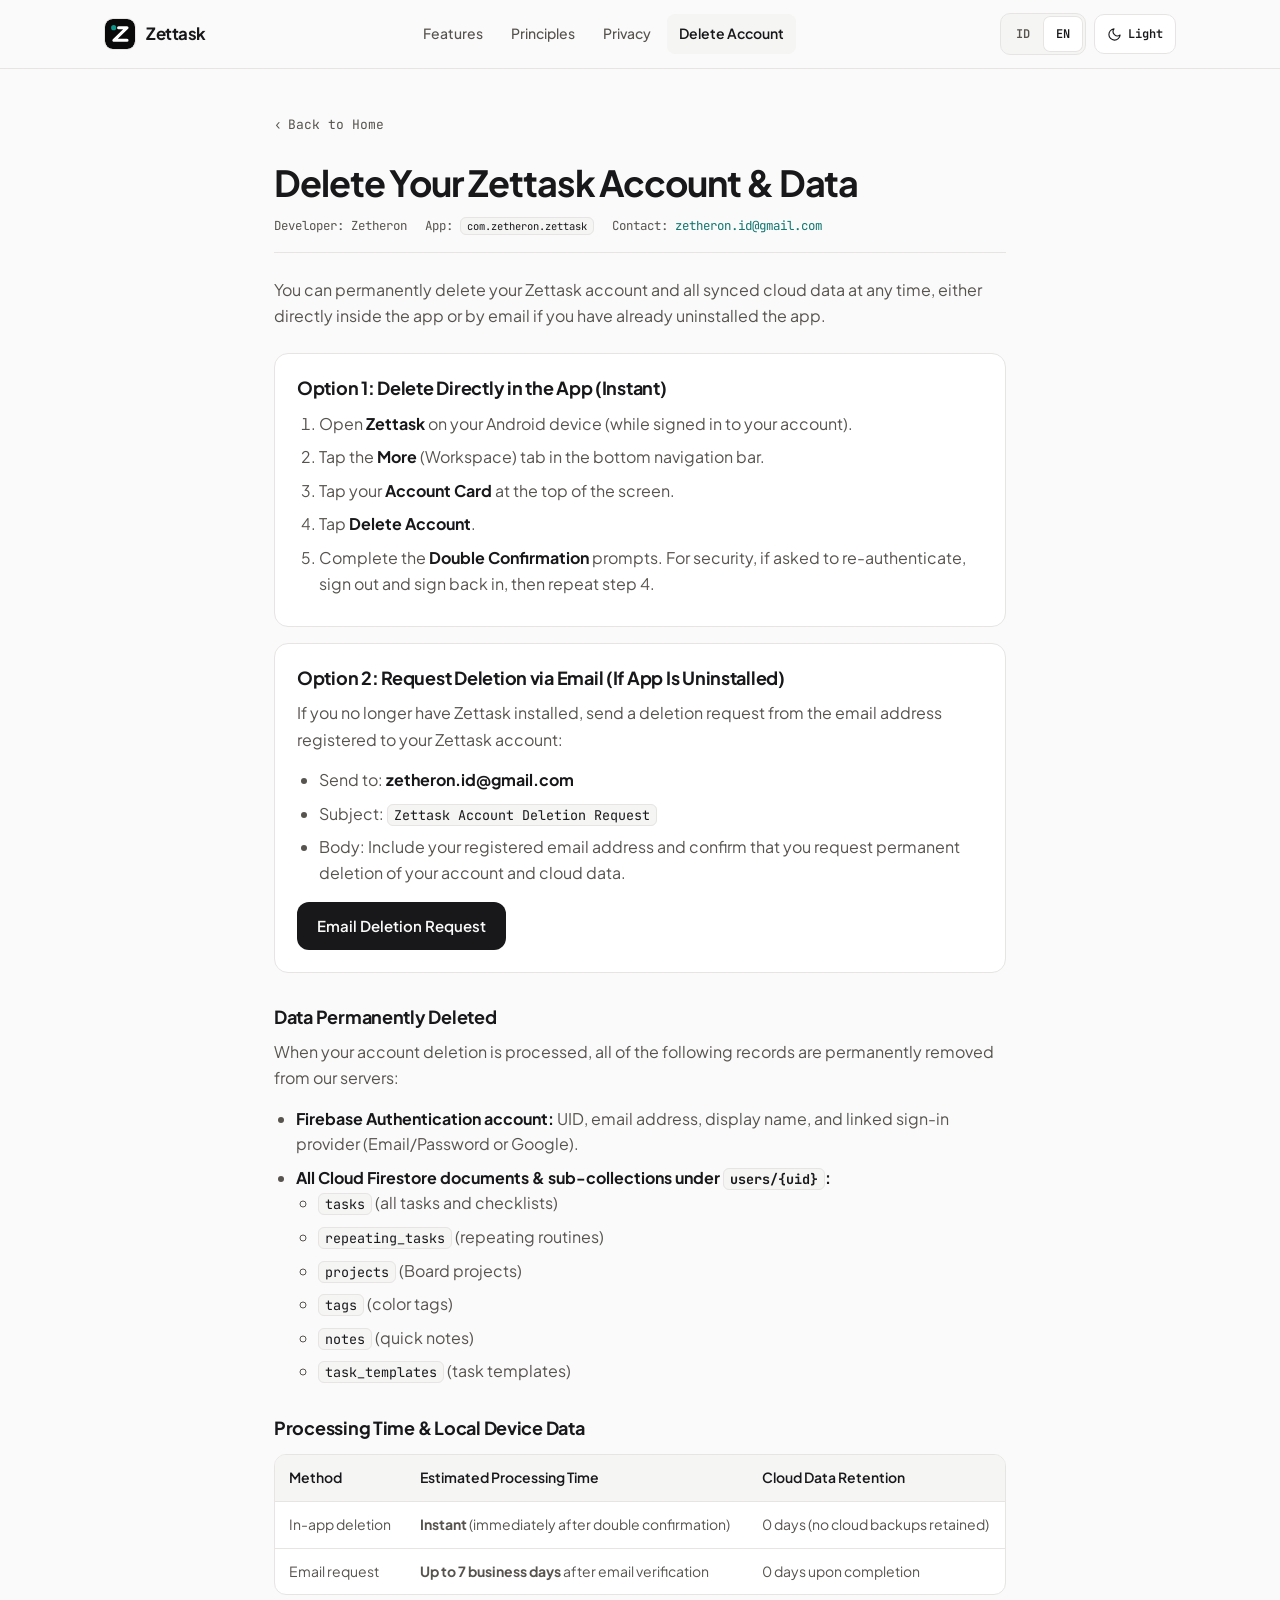
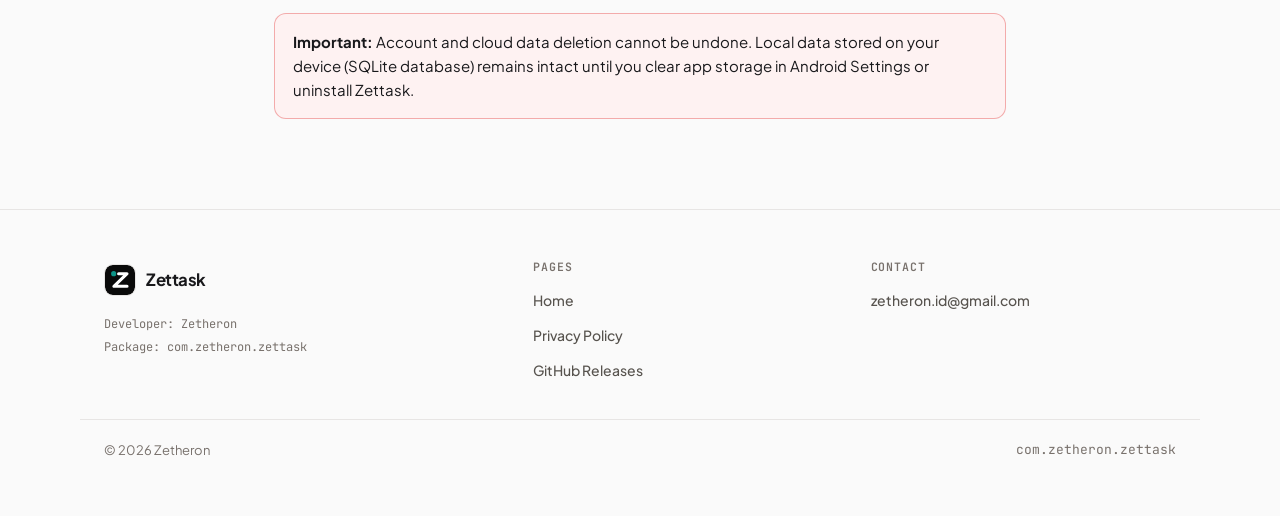
==== commit e6a4e5d5: "Feat: add Material You dynamic color and redesign docs landing page" ====
--- a/docs/delete-account.html
+++ b/docs/delete-account.html
@@ -41,7 +41,10 @@
           <span data-lang="id">Fitur</span>
           <span data-lang="en">Features</span>
         </a>
-        <a class="nav-link" href="./index.html#pro">Zettask Pro</a>
+        <a class="nav-link" href="./index.html#principles">
+          <span data-lang="id">Prinsip</span>
+          <span data-lang="en">Principles</span>
+        </a>
         <a class="nav-link" href="./privacy-policy.html">
           <span data-lang="id">Privasi</span>
           <span data-lang="en">Privacy</span>
--- a/docs/styles.css
+++ b/docs/styles.css
@@ -457,6 +457,30 @@
   min-width: 0;
 }
 
+.hero-badge {
+  display: inline-flex;
+  align-items: center;
+  gap: 8px;
+  padding: 6px 12px;
+  border-radius: 999px;
+  border: 1px solid var(--border-strong);
+  background-color: var(--surface);
+  font-family: var(--font-mono);
+  font-size: 0.72rem;
+  font-weight: 500;
+  letter-spacing: 0.02em;
+  color: var(--text-secondary);
+  margin-bottom: 20px;
+}
+
+.hero-badge-dot {
+  width: 6px;
+  height: 6px;
+  border-radius: 50%;
+  background-color: var(--brand-dot);
+  flex-shrink: 0;
+}
+
 .hero-title {
   margin: 0 0 20px;
   font-size: clamp(2.25rem, 4.6vw, 3.5rem);
@@ -1280,137 +1304,60 @@
 }
 
 /* =========================
-   Pricing / Free vs Pro
+   Principles Section (3 Columns)
    ========================= */
-.compare-grid {
+.principles-grid {
   display: grid;
-  grid-template-columns: repeat(2, minmax(0, 1fr));
-  gap: 20px;
+  grid-template-columns: repeat(3, minmax(0, 1fr));
+  gap: 16px;
   align-items: stretch;
 }
 
-.plan-card {
+.principle-card {
   background-color: var(--surface);
   border: 1px solid var(--border);
   border-radius: var(--radius-lg);
-  padding: 32px;
+  padding: 28px;
   display: flex;
   flex-direction: column;
+  gap: 16px;
   min-width: 0;
-}
-
-.plan-card.is-pro {
-  border-color: var(--text);
-}
-
-.plan-head {
-  display: flex;
-  align-items: flex-start;
+  transition: border-color 180ms ease;
+}
+
+.principle-card:hover {
+  border-color: var(--border-strong);
+}
+
+.principle-head {
+  display: flex;
+  align-items: center;
   justify-content: space-between;
   gap: 12px;
-  padding-bottom: 22px;
-  margin-bottom: 22px;
-  border-bottom: 1px solid var(--border);
-}
-
-.plan-name {
-  margin: 0 0 6px;
-  font-size: 1.375rem;
+}
+
+.principle-subtitle {
+  font-family: var(--font-mono);
+  font-size: 0.72rem;
+  font-weight: 500;
+  letter-spacing: 0.04em;
+  color: var(--text-muted);
+  margin-bottom: 6px;
+}
+
+.principle-title {
+  margin: 0 0 10px;
+  font-size: 1.125rem;
+  line-height: 1.3;
+  letter-spacing: -0.02em;
   font-weight: 700;
-  letter-spacing: -0.025em;
-  color: var(--text);
-}
-
-.plan-tagline {
-  margin: 0;
-  font-size: 0.9rem;
-  color: var(--text-secondary);
-}
-
-.plan-badge {
-  font-family: var(--font-mono);
-  font-size: 0.72rem;
-  font-weight: 600;
-  padding: 5px 10px;
-  border-radius: 8px;
-  border: 1px solid var(--border);
-  background-color: var(--surface-muted);
-  color: var(--text);
-  flex-shrink: 0;
-}
-
-.plan-card.is-pro .plan-badge {
-  background-color: var(--accent);
-  color: var(--accent-fg);
-  border-color: var(--accent);
-}
-
-.plan-list {
-  list-style: none;
-  margin: 0;
-  padding: 0;
-  display: flex;
-  flex-direction: column;
-  gap: 13px;
-  flex: 1;
-}
-
-.plan-list li {
-  display: flex;
-  align-items: flex-start;
-  gap: 10px;
+  color: var(--text);
+}
+
+.principle-desc {
   margin: 0;
   font-size: 0.9375rem;
-  line-height: 1.45;
-  color: var(--text-secondary);
-}
-
-.plan-check {
-  width: 18px;
-  height: 18px;
-  margin-top: 2px;
-  color: var(--text);
-  flex-shrink: 0;
-}
-
-.guarantee-box {
-  margin-top: 20px;
-  padding: 22px 26px;
-  border-radius: var(--radius-lg);
-  border: 1px solid var(--border);
-  background-color: var(--surface-muted);
-  display: flex;
-  align-items: flex-start;
-  gap: 16px;
-}
-
-.guarantee-icon {
-  width: 36px;
-  height: 36px;
-  border-radius: 10px;
-  border: 1px solid var(--border);
-  background-color: var(--surface);
-  color: var(--text);
-  display: inline-flex;
-  align-items: center;
-  justify-content: center;
-  flex-shrink: 0;
-}
-
-.guarantee-label {
-  font-family: var(--font-mono);
-  font-size: 0.72rem;
-  font-weight: 600;
-  letter-spacing: 0.06em;
-  text-transform: uppercase;
-  color: var(--text);
-  margin-bottom: 4px;
-}
-
-.guarantee-text {
-  margin: 0;
-  font-size: 0.9375rem;
-  line-height: 1.55;
+  line-height: 1.6;
   color: var(--text-secondary);
 }
 
@@ -1811,17 +1758,12 @@
     padding: 22px;
   }
 
-  .compare-grid {
+  .principles-grid {
     grid-template-columns: 1fr;
   }
 
-  .plan-card {
-    padding: 24px;
-  }
-
-  .guarantee-box {
-    flex-direction: column;
-    padding: 20px;
+  .principle-card {
+    padding: 22px;
   }
 
   .footer-grid {
